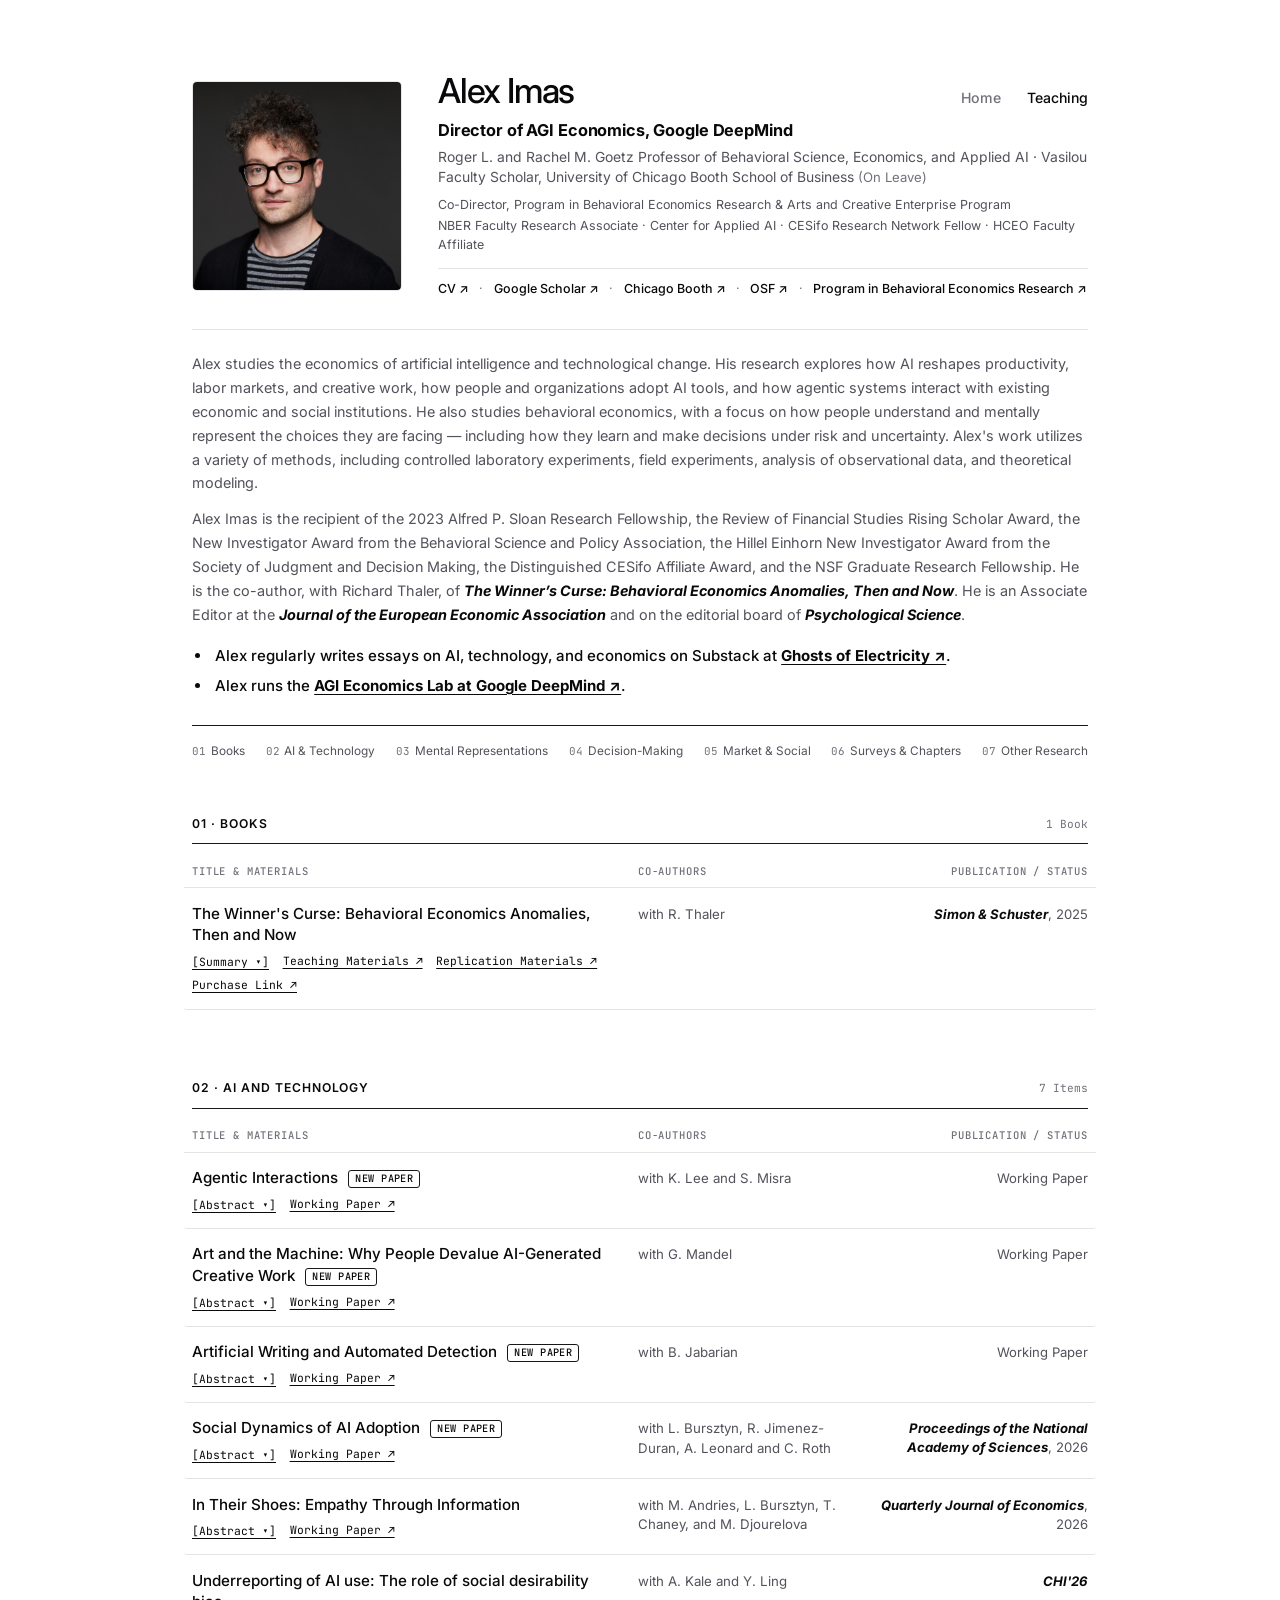
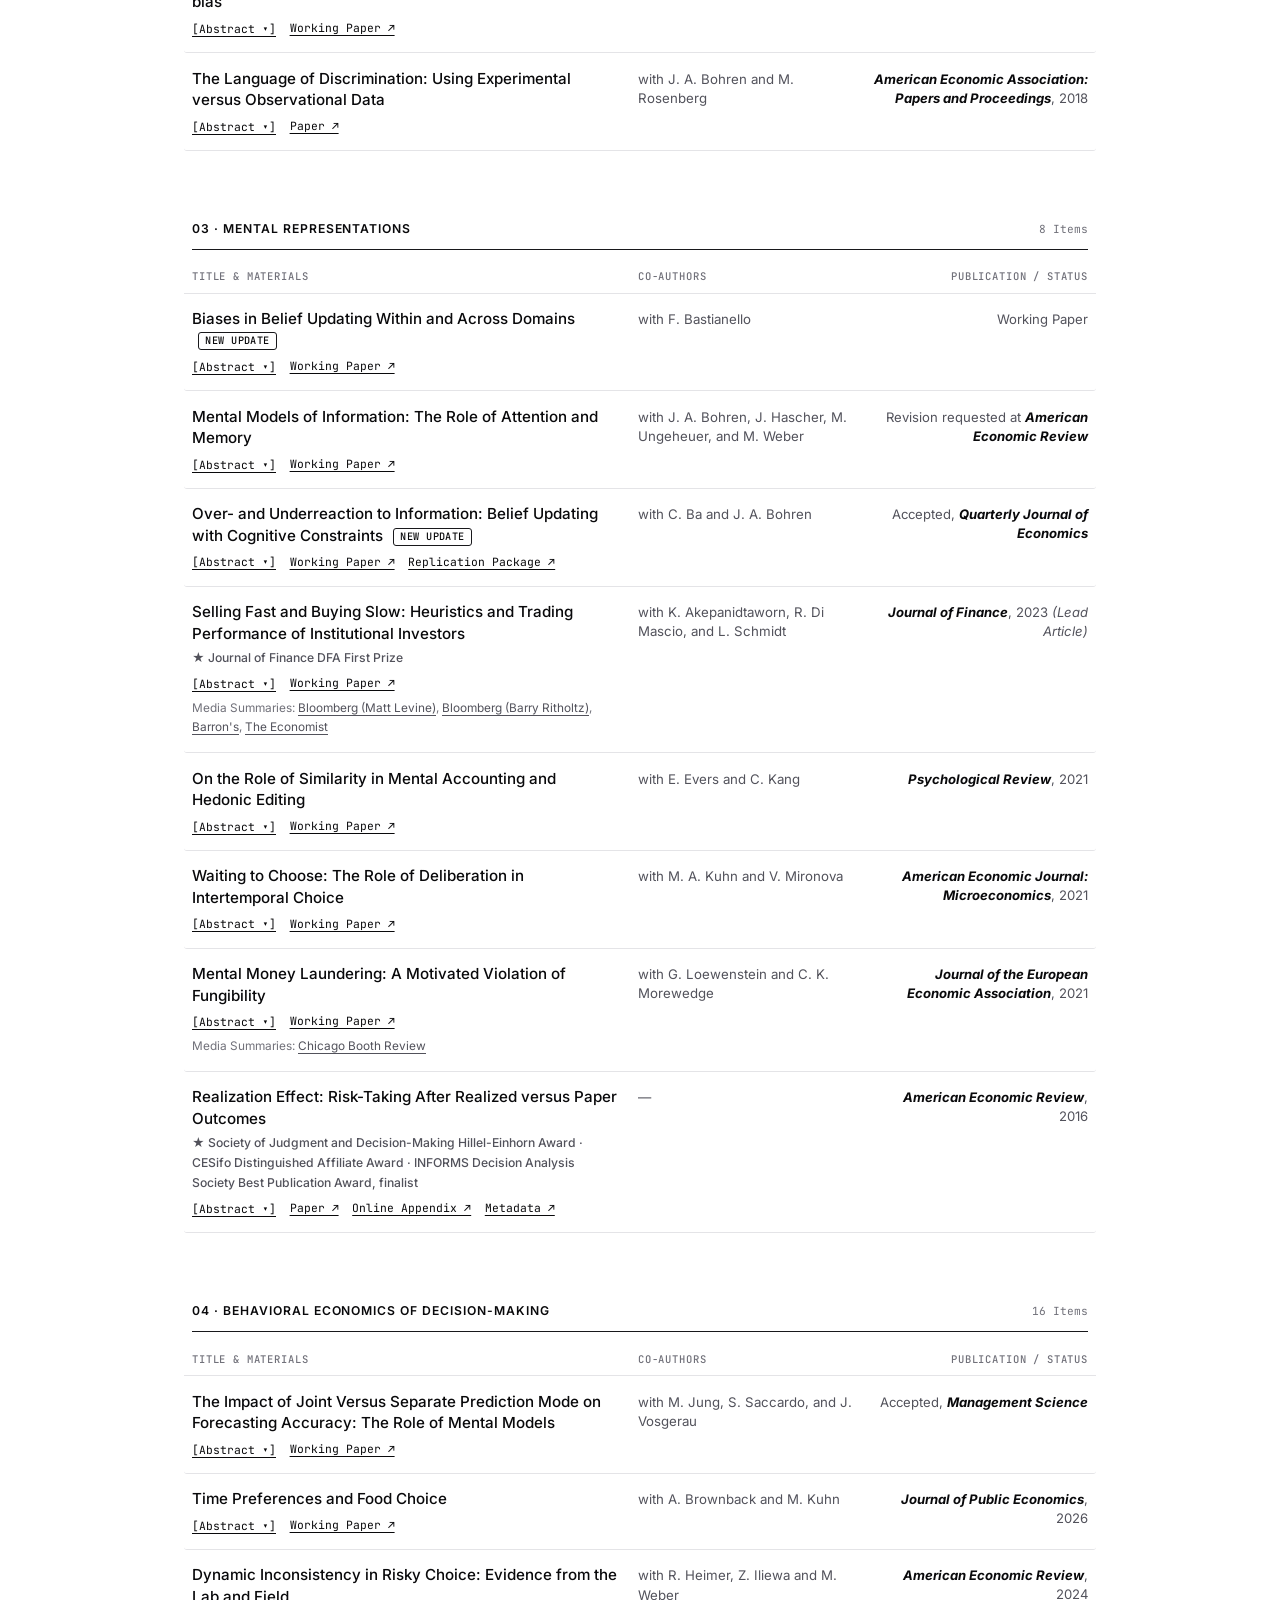
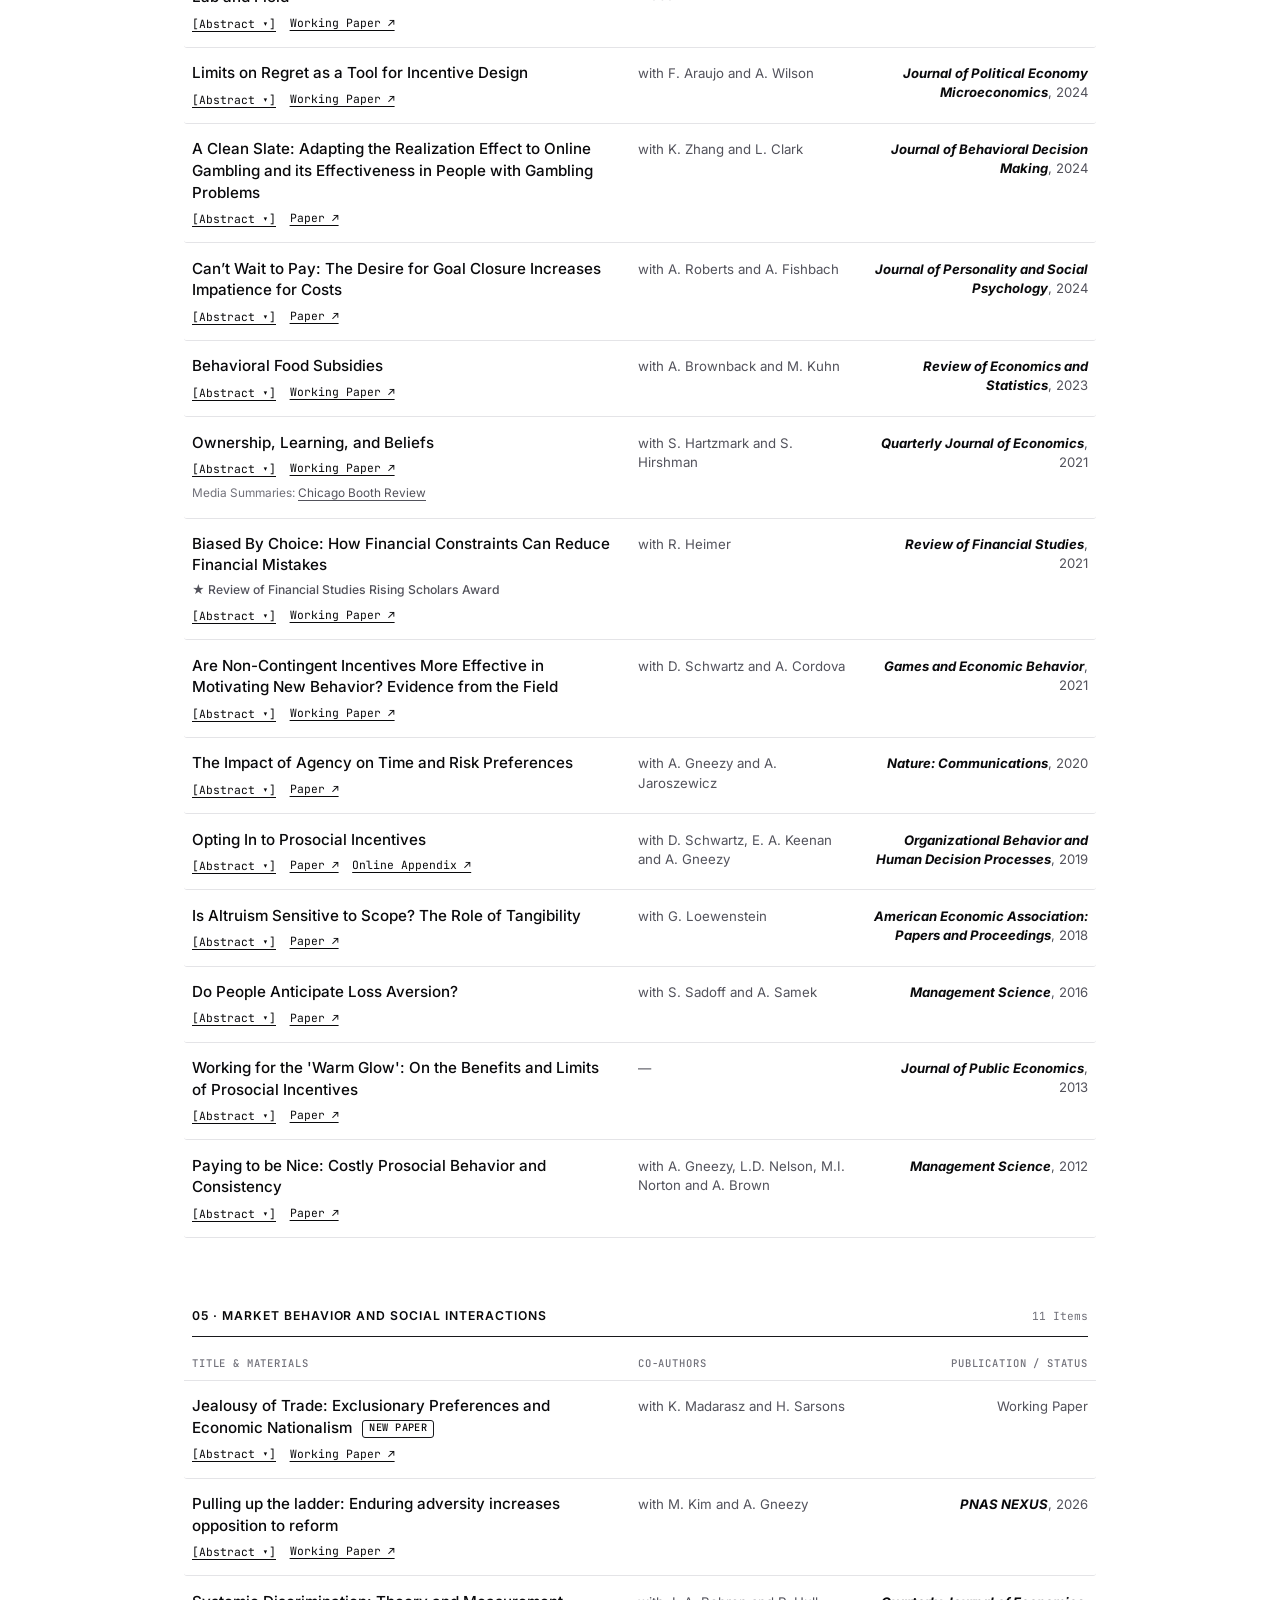
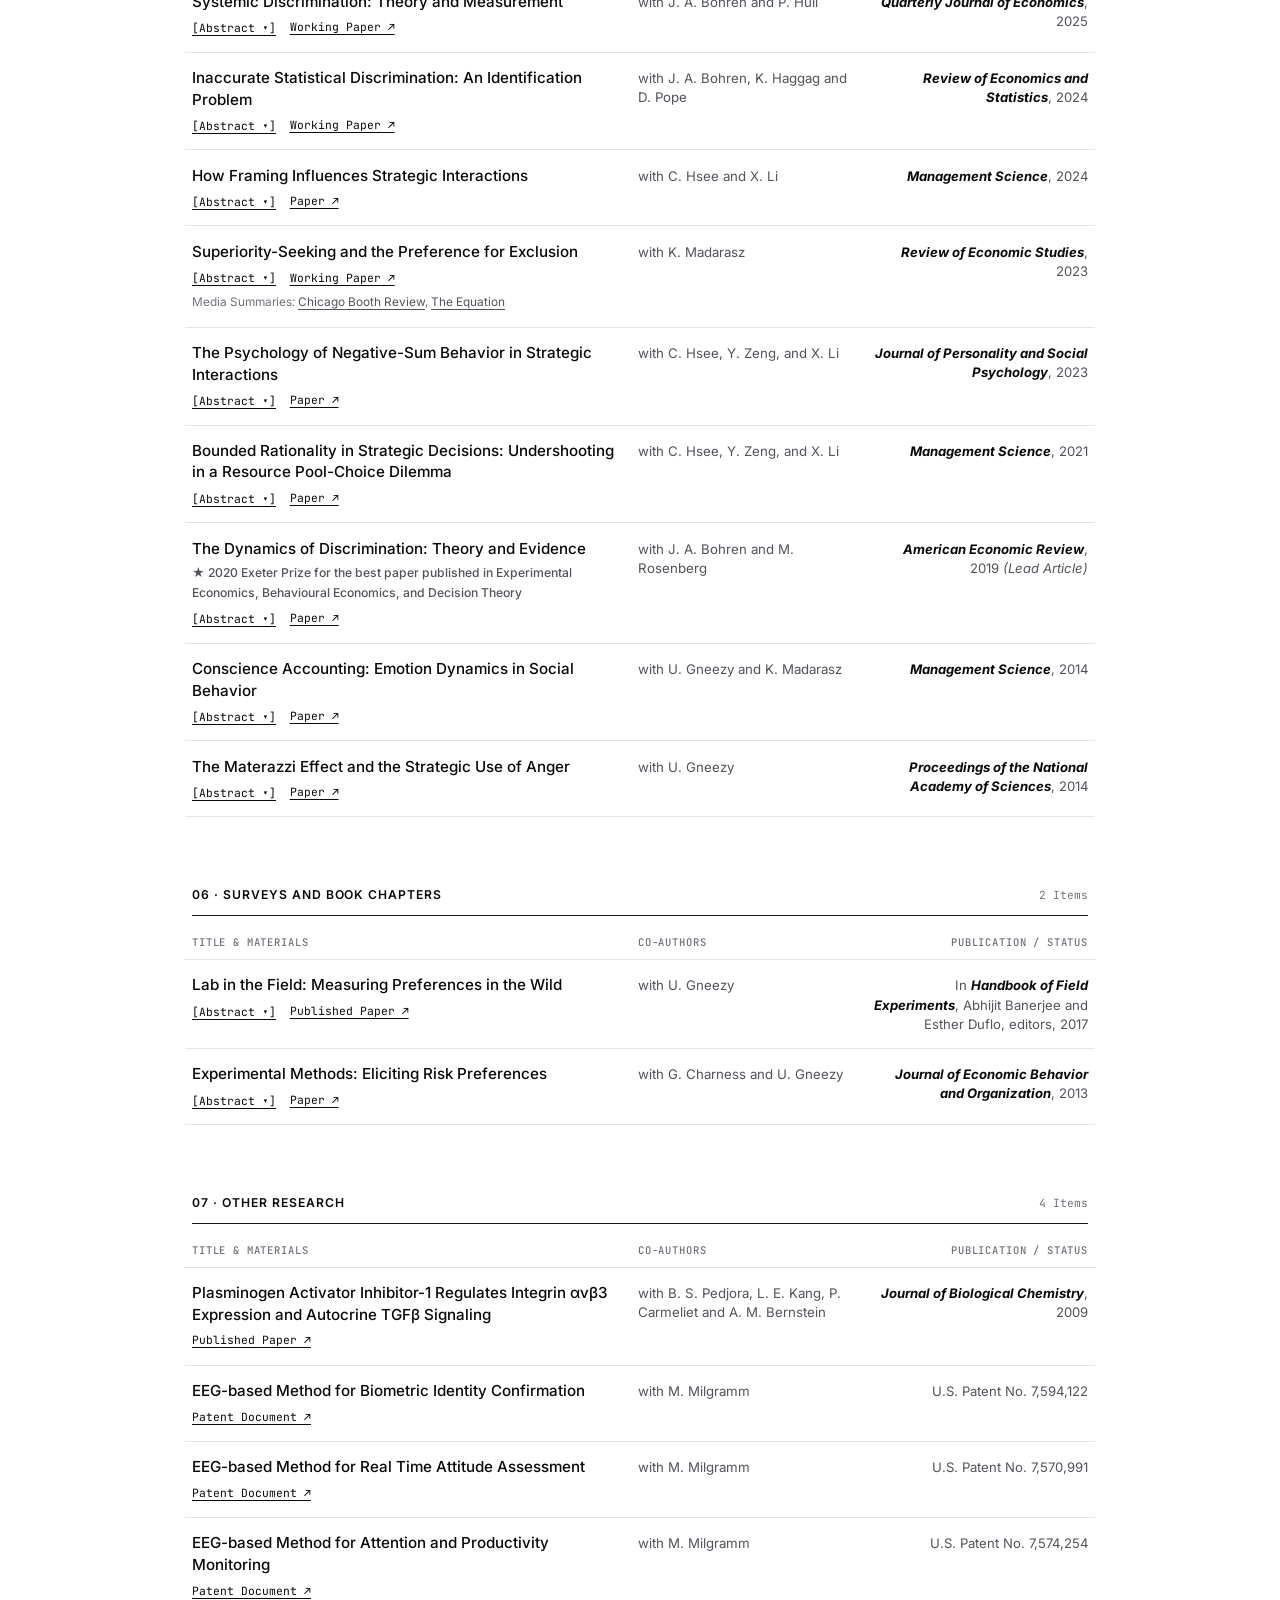
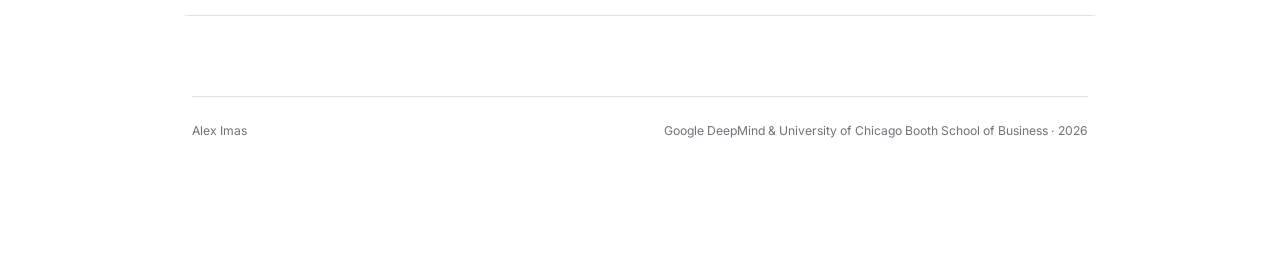
==== index.html @ 578e4a16 "Remove Substack trackers, update journal publication statuses, and sort sections (Working Papers -> " ====
<!DOCTYPE html>
<html lang="en" data-design="index">
<head>
  <meta charset="UTF-8" />
  <meta name="viewport" content="width=device-width, initial-scale=1.0" />
  <title>Alex Imas</title>
  <meta name="description" content="Alex Imas — Director of AGI Economics at Google DeepMind and Roger L. and Rachel M. Goetz Professor of Behavioral Science, Economics, and Applied AI at the University of Chicago Booth School of Business." />
  <link rel="stylesheet" href="static/css/styles.css?v=1790454230" />
</head>
<body>

  <div class="page-shell">
    <!-- Top Header / Profile & Bio -->
    <header class="site-intro" id="site-intro"></header>

    <!-- Main Content Column -->
    <main>
      <!-- Dynamic Sections (01 Books through 08 Teaching) -->
      <div id="sections-container"></div>

      <footer class="minimal-footer">
        <span>Alex Imas</span>
        <span>Google DeepMind &amp; University of Chicago Booth School of Business · 2026</span>
      </footer>
    </main>
  </div>

  <script src="static/js/data.js?v=1790454230"></script>
  <script src="static/js/app.js?v=1790454230"></script>
</body>
</html>
---- static/css/styles.css ----
@import url('https://fonts.googleapis.com/css2?family=Instrument+Serif:ital@0;1&family=Inter:wght@300;400;500;600&family=JetBrains+Mono:wght@400;500&family=Newsreader:ital,opsz,wght@0,6..72,300;0,6..72,400;0,6..72,500;1,6..72,400&display=swap');

/* ============================================================================
   ALEX IMAS — PERSONAL ACADEMIC WEBSITE (www.aleximas.com)
   SWISS TYPOGRAPHIC INDEX THEME (Matching AGI Economics Lab @GoogleDeepMind)
   ============================================================================ */

:root,
[data-design="index"] {
  --bg: #FFFFFF;
  --bg-hover: #F7F7F8;
  --text: #09090B;
  --text-secondary: #52525B;
  --text-muted: #71717A;
  --accent: #09090B;
  --rule: #E4E4E7;
  --rule-strong: #18181B;
  --font-heading: 'Inter', -apple-system, BlinkMacSystemFont, sans-serif;
  --font-body: 'Inter', -apple-system, BlinkMacSystemFont, sans-serif;
  --font-sans: 'Inter', -apple-system, BlinkMacSystemFont, sans-serif;
  --font-mono: 'JetBrains Mono', monospace;
  --container-width: 960px;
  --body-size: 0.94rem;
}

*, *::before, *::after {
  box-sizing: border-box;
  margin: 0;
  padding: 0;
}

html {
  scroll-behavior: smooth;
  font-size: 16px;
  -webkit-font-smoothing: antialiased;
  -moz-osx-font-smoothing: grayscale;
}

body {
  background-color: var(--bg);
  color: var(--text);
  font-family: var(--font-body);
  font-size: var(--body-size);
  line-height: 1.65;
  padding-bottom: 6rem;
}

a {
  color: inherit;
  text-decoration: none;
}

/* ============================================================================
   LAYOUT CONTAINER
   ============================================================================ */
.page-shell {
  max-width: var(--container-width);
  margin: 0 auto;
  padding: 4.5rem 2rem 2rem;
}

/* ============================================================================
   TOP BAR / HEADER PROFILE
   ============================================================================ */
.site-intro {
  margin-bottom: 3.25rem;
}

.profile-grid {
  display: grid;
  grid-template-columns: 210px 1fr;
  gap: 2.25rem;
  align-items: center;
  margin-bottom: 1.85rem;
}

.profile-portrait {
  width: 210px;
  height: 210px;
  object-fit: cover;
  object-position: center top;
  border-radius: 5px;
  border: 1px solid var(--rule);
  filter: grayscale(10%) contrast(1.02);
  transition: filter 0.2s ease;
}

.profile-portrait:hover {
  filter: grayscale(0%);
}

.profile-meta {
  min-width: 0;
}

.name-contact-row {
  display: flex;
  justify-content: space-between;
  align-items: baseline;
  flex-wrap: wrap;
  gap: 0.75rem;
  margin-bottom: 0.55rem;
}

.author-title {
  font-family: var(--font-heading);
  font-size: clamp(1.75rem, 3vw, 2.15rem);
  font-weight: 500;
  letter-spacing: -0.035em;
  line-height: 1.1;
  font-optical-sizing: auto;
  font-feature-settings: "kern" 1, "liga" 1;
}

.site-top-nav {
  display: flex;
  align-items: center;
  gap: 1.65rem;
  font-family: var(--font-sans);
  font-size: 0.88rem;
}

.site-nav-item {
  color: var(--text);
  font-weight: 500;
  white-space: nowrap;
  transition: color 0.15s ease, opacity 0.15s ease;
}

.site-nav-item:hover {
  text-decoration: underline;
  text-underline-offset: 4px;
}

.site-nav-item.active-page {
  color: var(--text-muted);
  font-weight: 500;
  text-decoration: none;
}

.teaching-page-topbar {
  display: flex;
  justify-content: space-between;
  align-items: baseline;
  flex-wrap: wrap;
  gap: 1rem;
  padding-bottom: 1.25rem;
  border-bottom: 1px solid var(--rule);
}

.teaching-page-topbar .author-title a:hover {
  opacity: 0.75;
}

.positions-list {
  display: flex;
  flex-direction: column;
  gap: 0.22rem;
  margin-bottom: 0.55rem;
}

.position-item {
  font-size: 0.87rem;
  font-weight: 400;
  color: var(--text-secondary);
  line-height: 1.45;
}

.position-item.prominent-role {
  font-size: 1.02rem;
  font-weight: 700;
  color: var(--text);
  letter-spacing: -0.008em;
  margin-bottom: 0.08rem;
}

.position-item.prominent-role strong {
  font-weight: 700;
  color: var(--text);
}

.position-item a:hover {
  text-decoration: underline;
  text-underline-offset: 3px;
}

.leave-tag {
  font-weight: 400;
  color: var(--text-muted);
  font-size: 0.82rem;
}

.affiliations-block {
  display: flex;
  flex-direction: column;
  gap: 0.16rem;
  margin-bottom: 0.85rem;
}

.affil-row {
  font-size: 0.78rem;
  color: var(--text-secondary);
  line-height: 1.48;
}

.affil-row a:hover {
  color: var(--text);
  text-decoration: underline;
  text-underline-offset: 3px;
}

.header-links-bar {
  display: flex;
  flex-wrap: wrap;
  align-items: center;
  justify-content: flex-start;
  gap: 0.3rem 0.65rem;
  padding-top: 0.65rem;
  border-top: 1px solid var(--rule);
  font-family: var(--font-sans);
  font-size: 0.78rem;
  color: var(--text-secondary);
}

.header-link {
  color: var(--text);
  font-weight: 500;
  white-space: nowrap;
  transition: opacity 0.15s ease;
}

.header-link:hover {
  text-decoration: underline;
  text-underline-offset: 3px;
}

.link-sep {
  color: var(--text-muted);
}

/* ============================================================================
   BIOGRAPHY BLOCK
   ============================================================================ */
.bio-block {
  padding-top: 1.35rem;
  border-top: 1px solid var(--rule);
}

.bio-prose {
  width: 100%;
}

.bio-prose p {
  font-size: 0.9rem;
  color: var(--text-secondary);
  line-height: 1.66;
  margin-bottom: 0.75rem;
}

.bio-prose p:last-child {
  margin-bottom: 0;
}

.bio-prose em {
  color: var(--text);
  font-style: italic;
}

.bio-prose a {
  color: var(--text);
  text-decoration: underline;
  text-underline-offset: 3px;
  text-decoration-color: var(--rule-strong);
}

.bio-prose a:hover {
  text-decoration-color: var(--text);
}

.featured-bullets {
  margin: 1.05rem 0 0 0;
  padding-left: 1.25rem;
  display: flex;
  flex-direction: column;
  gap: 0.42rem;
  list-style-type: disc;
}

.featured-bullets li {
  font-size: 0.94rem;
  font-weight: 500;
  color: var(--text);
  line-height: 1.55;
  padding-left: 0.2rem;
}

.featured-bullets li::marker {
  color: var(--text);
}

.featured-bullets a {
  color: var(--text);
  font-weight: 600;
  text-decoration: underline;
  text-underline-offset: 3px;
  text-decoration-color: var(--text);
  transition: opacity 0.15s ease;
}

.featured-bullets a:hover {
  opacity: 0.72;
}

/* ============================================================================
   MINIMAL NAVIGATION BAR
   ============================================================================ */
.minimal-nav {
  margin-top: 1.75rem;
  padding-top: 1rem;
  border-top: 1px solid var(--rule-strong);
  display: flex;
  flex-wrap: wrap;
  justify-content: space-between;
  gap: 0.4rem 0.55rem;
  font-family: var(--font-sans);
  font-size: 0.74rem;
  color: var(--text-secondary);
}

.minimal-nav a {
  transition: color 0.15s ease;
}

.minimal-nav a:hover {
  color: var(--text);
  text-decoration: underline;
  text-underline-offset: 4px;
}

.nav-num {
  font-family: var(--font-mono);
  font-size: 0.68rem;
  color: var(--text-muted);
  margin-right: 0.3rem;
}

/* ============================================================================
   CATEGORY FILTER & SEARCH BAR
   ============================================================================ */
.controls-bar {
  display: flex;
  align-items: center;
  justify-content: space-between;
  flex-wrap: wrap;
  gap: 0.85rem;
  margin-bottom: 2.75rem;
  padding-bottom: 1rem;
  border-bottom: 1px solid var(--rule);
}

.topic-filter-bar {
  display: flex;
  align-items: center;
  flex-wrap: wrap;
  gap: 0.38rem;
}

.topic-filter-label {
  font-family: var(--font-mono);
  font-size: 0.68rem;
  text-transform: uppercase;
  letter-spacing: 0.06em;
  color: var(--text-muted);
  margin-right: 0.3rem;
}

.topic-tag {
  display: inline-block;
  font-family: var(--font-sans);
  font-size: 0.72rem;
  font-weight: 500;
  color: var(--text-secondary);
  background: transparent;
  border: 1px solid var(--rule-strong);
  padding: 0.18rem 0.55rem;
  border-radius: 999px;
  white-space: nowrap;
  cursor: pointer;
  transition: all 0.15s ease;
}

.topic-tag:hover {
  color: var(--text);
  border-color: var(--text);
}

.topic-tag.active-topic {
  background: var(--text);
  color: var(--bg);
  border-color: var(--text);
}

.utility-actions {
  display: flex;
  align-items: center;
  gap: 0.65rem;
}

.search-input {
  font-family: var(--font-sans);
  font-size: 0.76rem;
  color: var(--text);
  background: var(--bg);
  border: 1px solid var(--rule);
  border-radius: 999px;
  padding: 0.24rem 0.75rem;
  width: 190px;
  outline: none;
  transition: border-color 0.15s ease;
}

.search-input:focus {
  border-color: var(--rule-strong);
}

.expand-all-btn {
  background: transparent;
  border: 1px solid var(--rule);
  color: var(--text-secondary);
  font-family: var(--font-mono);
  font-size: 0.68rem;
  padding: 0.24rem 0.6rem;
  border-radius: 999px;
  cursor: pointer;
  transition: all 0.15s ease;
}

.expand-all-btn:hover {
  color: var(--text);
  border-color: var(--rule-strong);
}

/* ============================================================================
   SECTIONS & SWISS TABULAR GRID
   ============================================================================ */
.minimal-section {
  margin-bottom: 4.25rem;
}

.section-head {
  display: flex;
  justify-content: space-between;
  align-items: baseline;
  padding-bottom: 0.6rem;
  border-bottom: 1px solid var(--rule-strong);
  margin-bottom: 1.15rem;
}

.section-label {
  font-family: var(--font-sans);
  font-size: 0.76rem;
  font-weight: 600;
  text-transform: uppercase;
  letter-spacing: 0.08em;
  color: var(--text);
}

.section-meta {
  font-family: var(--font-mono);
  font-size: 0.7rem;
  color: var(--text-muted);
}

.writing-table-head {
  display: grid;
  gap: 1.25rem;
  padding: 0 0.5rem 0.45rem;
  margin: 0 -0.5rem;
  border-bottom: 1px solid var(--rule);
  font-family: var(--font-mono);
  font-size: 0.66rem;
  font-weight: 500;
  text-transform: uppercase;
  letter-spacing: 0.08em;
  color: var(--text-muted);
}

.research-grid {
  grid-template-columns: minmax(0, 52%) minmax(0, 24%) minmax(0, 24%);
}

.teaching-grid {
  grid-template-columns: minmax(0, 52%) minmax(0, 24%) minmax(0, 24%);
}

.writing-table-head > div:last-child {
  text-align: right;
}

.writing-list {
  display: flex;
  flex-direction: column;
}

.writing-row {
  padding: 0.9rem 0.5rem;
  margin: 0 -0.5rem;
  border-bottom: 1px solid var(--rule);
  border-radius: 3px;
  transition: background-color 0.15s ease;
}

.writing-row:hover {
  background-color: var(--bg-hover);
}

.writing-main {
  display: grid;
  gap: 1.25rem;
  align-items: baseline;
}

.writing-main.has-abstract {
  cursor: pointer;
}

.writing-title-col {
  min-width: 0;
}

.writing-title {
  font-family: var(--font-heading);
  font-size: 0.95rem;
  font-weight: 500;
  color: var(--text);
  line-height: 1.42;
}

.writing-row:hover .writing-main.has-abstract .writing-title {
  text-decoration: underline;
  text-underline-offset: 3px;
  text-decoration-thickness: 1px;
}

.item-badge {
  display: inline-block;
  font-family: var(--font-mono);
  font-size: 0.64rem;
  font-weight: 500;
  text-transform: uppercase;
  letter-spacing: 0.04em;
  color: var(--text);
  border: 1px solid var(--rule-strong);
  padding: 0.04rem 0.38rem;
  border-radius: 3px;
  margin-left: 0.4rem;
  vertical-align: middle;
}

.award-line {
  margin-top: 0.25rem;
  font-family: var(--font-sans);
  font-size: 0.76rem;
  font-weight: 500;
  color: var(--text-secondary);
}

.inline-links-bar {
  margin-top: 0.38rem;
  display: flex;
  flex-wrap: wrap;
  align-items: center;
  gap: 0.35rem 0.85rem;
  font-family: var(--font-mono);
  font-size: 0.71rem;
}

.inline-link,
.abstract-toggle-btn {
  background: none;
  border: none;
  padding: 0;
  font-family: var(--font-mono);
  font-size: 0.71rem;
  color: var(--text);
  text-decoration: underline;
  text-underline-offset: 3px;
  cursor: pointer;
}

.inline-link:hover,
.abstract-toggle-btn:hover {
  opacity: 0.7;
}

.media-links-group {
  color: var(--text-muted);
  font-family: var(--font-sans);
  font-size: 0.74rem;
}

.media-links-group a {
  color: var(--text-secondary);
  text-decoration: underline;
  text-underline-offset: 3px;
}

.media-links-group a:hover {
  color: var(--text);
}

.writing-authors {
  font-family: var(--font-sans);
  font-size: 0.83rem;
  color: var(--text-secondary);
  line-height: 1.45;
}

.writing-venue {
  font-family: var(--font-sans);
  font-size: 0.82rem;
  color: var(--text-secondary);
  line-height: 1.45;
  text-align: right;
}

.writing-venue strong {
  font-weight: 700;
  color: var(--text);
}

.writing-venue em {
  font-style: italic;
}

.writing-venue strong em,
.writing-venue em strong {
  font-weight: 700;
  font-style: italic;
  color: var(--text);
}

/* Quiet Literary Margin-Rule Drawer for Abstract & Summary */
.writing-drawer {
  display: none;
  margin: 0.8rem 0 0.2rem 0.15rem;
  padding: 0.15rem 0 0.15rem 1rem;
  border-left: 1.5px solid var(--rule-strong);
  font-size: 0.89rem;
  color: var(--text-secondary);
  max-width: 72ch;
  line-height: 1.66;
}

.writing-drawer p + p {
  margin-top: 0.65rem;
}

.writing-row.expanded .writing-drawer {
  display: block;
}

/* Teaching Subheaders */
.teaching-subhead {
  font-family: var(--font-mono);
  font-size: 0.7rem;
  font-weight: 500;
  text-transform: uppercase;
  letter-spacing: 0.07em;
  color: var(--text-muted);
  margin: 1.25rem 0 0.35rem;
}

.teaching-subhead:first-of-type {
  margin-top: 0.25rem;
}

.teaching-note {
  margin-top: 1.25rem;
  font-size: 0.84rem;
  color: var(--text-secondary);
}

.teaching-note a {
  color: var(--text);
  text-decoration: underline;
  text-underline-offset: 3px;
}

/* ============================================================================
   MICRO-EDIT MODE
   ============================================================================ */
.ref-code {
  display: none;
  font-family: var(--font-mono);
  font-size: 0.66rem;
  font-weight: 500;
  color: #B45309;
  background: #FEF3C7;
  padding: 0.06rem 0.32rem;
  border-radius: 3px;
  margin-right: 0.4rem;
  vertical-align: baseline;
  user-select: all;
}

body.edit-mode .ref-code {
  display: inline-block;
}

body.edit-mode [data-editable="true"] {
  outline: 1px dashed rgba(180, 83, 9, 0.45);
  outline-offset: 2px;
  border-radius: 2px;
  cursor: text;
}

body.edit-mode [data-editable="true"]:focus {
  outline: 1.5px solid #B45309;
  background: rgba(254, 243, 199, 0.25);
}

.edit-mode-banner {
  display: none;
  position: fixed;
  bottom: 1.25rem;
  left: 50%;
  transform: translateX(-50%);
  z-index: 200;
  background: #18181B;
  color: #FAFAFA;
  font-family: var(--font-sans);
  font-size: 0.78rem;
  padding: 0.55rem 1rem;
  border-radius: 999px;
  align-items: center;
  gap: 1rem;
  box-shadow: 0 8px 24px rgba(0, 0, 0, 0.18);
}

body.edit-mode .edit-mode-banner {
  display: inline-flex;
}

.edit-mode-banner button {
  background: #FAFAFA;
  color: #18181B;
  border: none;
  font-family: var(--font-mono);
  font-size: 0.72rem;
  font-weight: 500;
  padding: 0.28rem 0.7rem;
  border-radius: 999px;
  cursor: pointer;
}

/* ============================================================================
   FOOTER
   ============================================================================ */
.minimal-footer {
  margin-top: 5rem;
  padding-top: 1.5rem;
  border-top: 1px solid var(--rule);
  display: flex;
  justify-content: space-between;
  flex-wrap: wrap;
  gap: 1rem;
  font-family: var(--font-sans);
  font-size: 0.76rem;
  color: var(--text-muted);
}

/* ============================================================================
   RESPONSIVE
   ============================================================================ */
@media (max-width: 820px) {
  .page-shell {
    padding: 2.25rem 1.25rem 2rem;
  }
  .profile-grid {
    grid-template-columns: 1fr;
    gap: 1.25rem;
  }
  .bio-block {
    grid-template-columns: 1fr;
    gap: 1.25rem;
  }
  .quick-notes {
    border-left: none;
    border-top: 1px solid var(--rule);
    padding-left: 0;
    padding-top: 1rem;
  }
  .writing-table-head {
    display: none;
  }
  .research-grid,
  .teaching-grid {
    grid-template-columns: 1fr;
    gap: 0.25rem;
  }
  .writing-venue {
    text-align: left;
  }
}
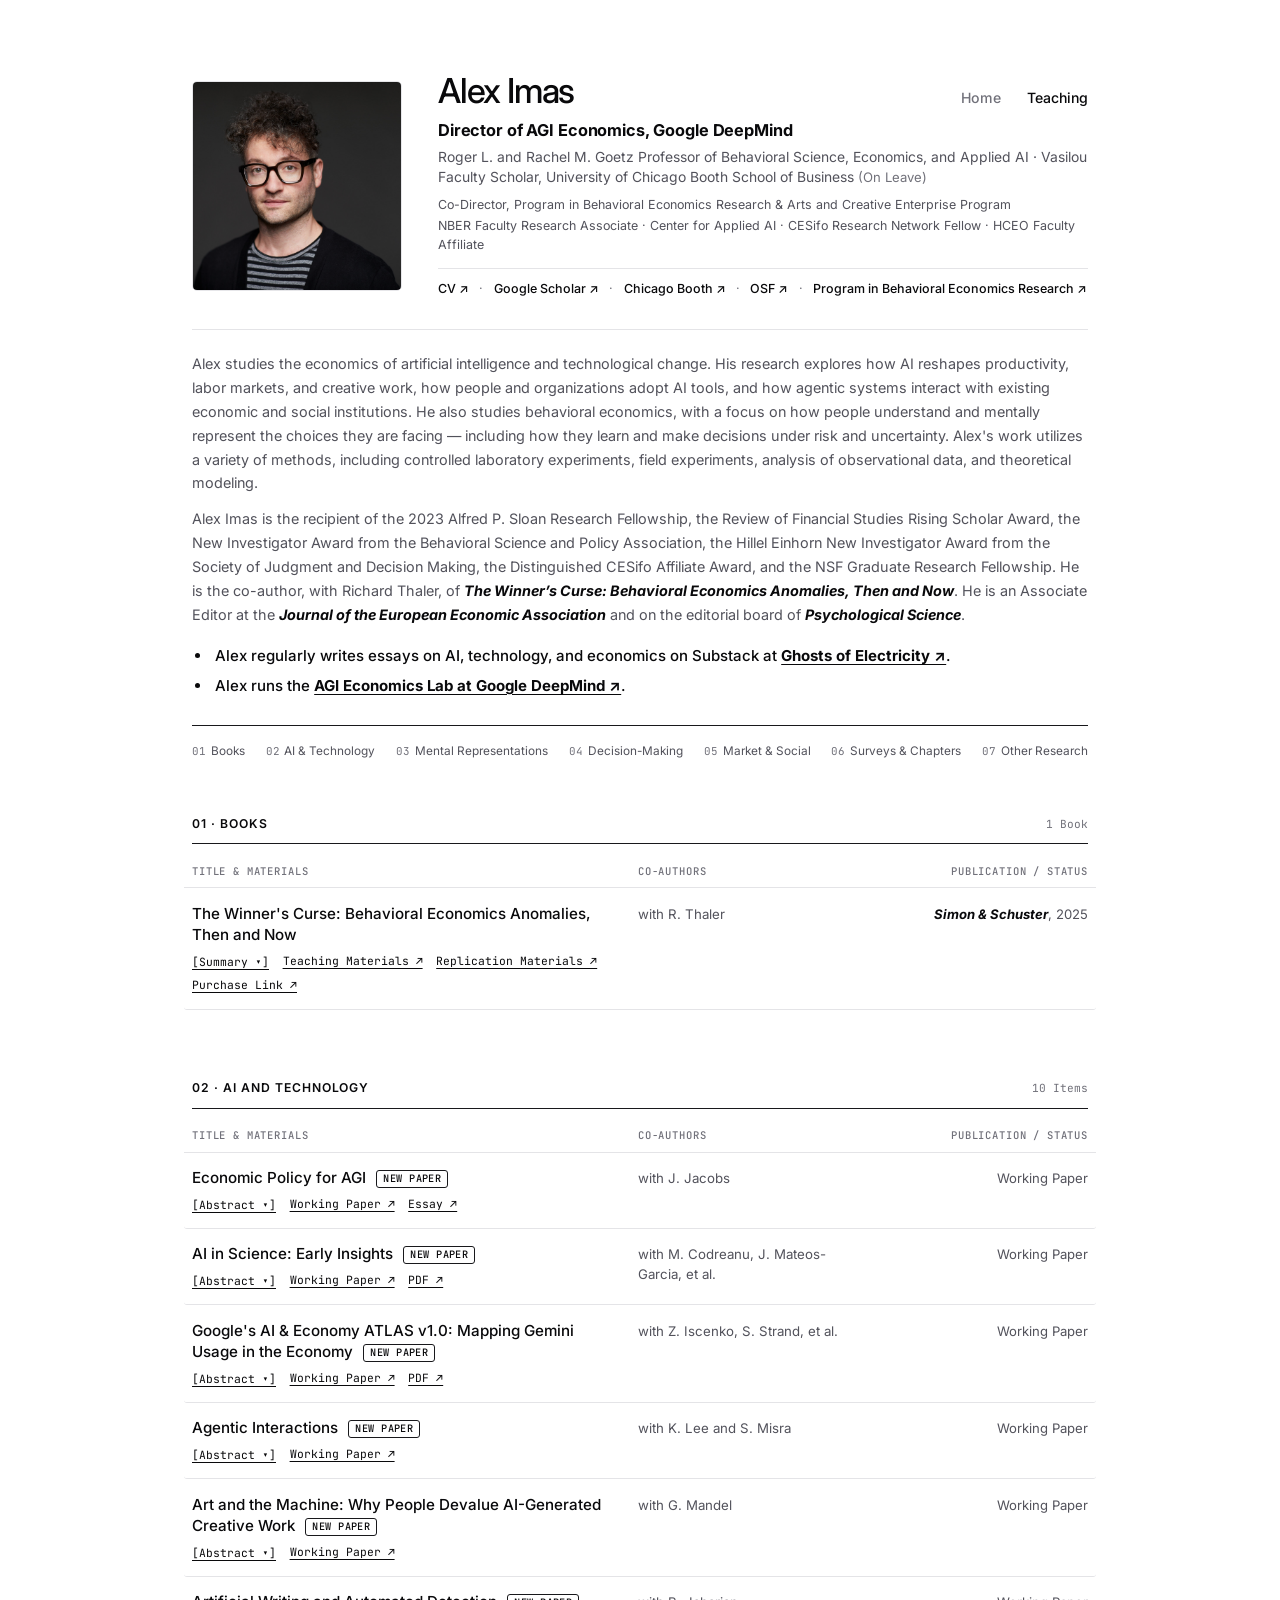
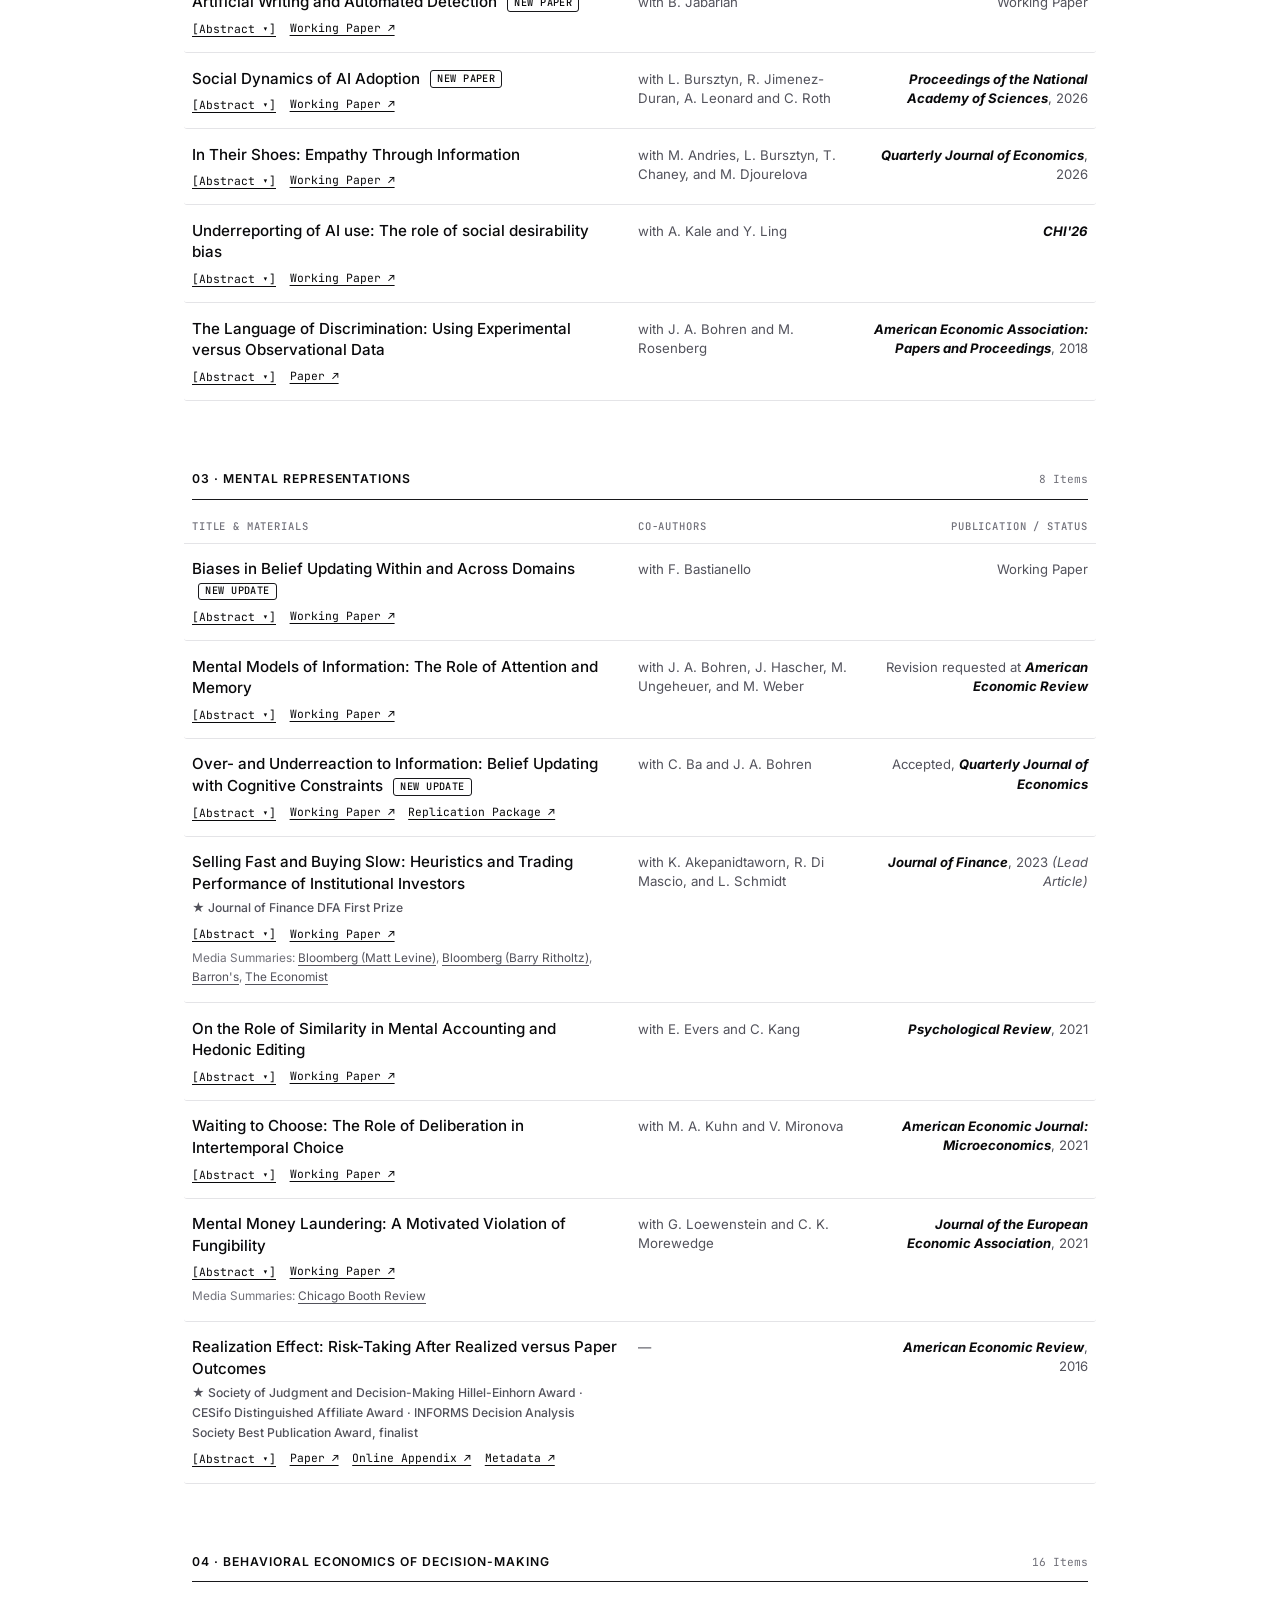
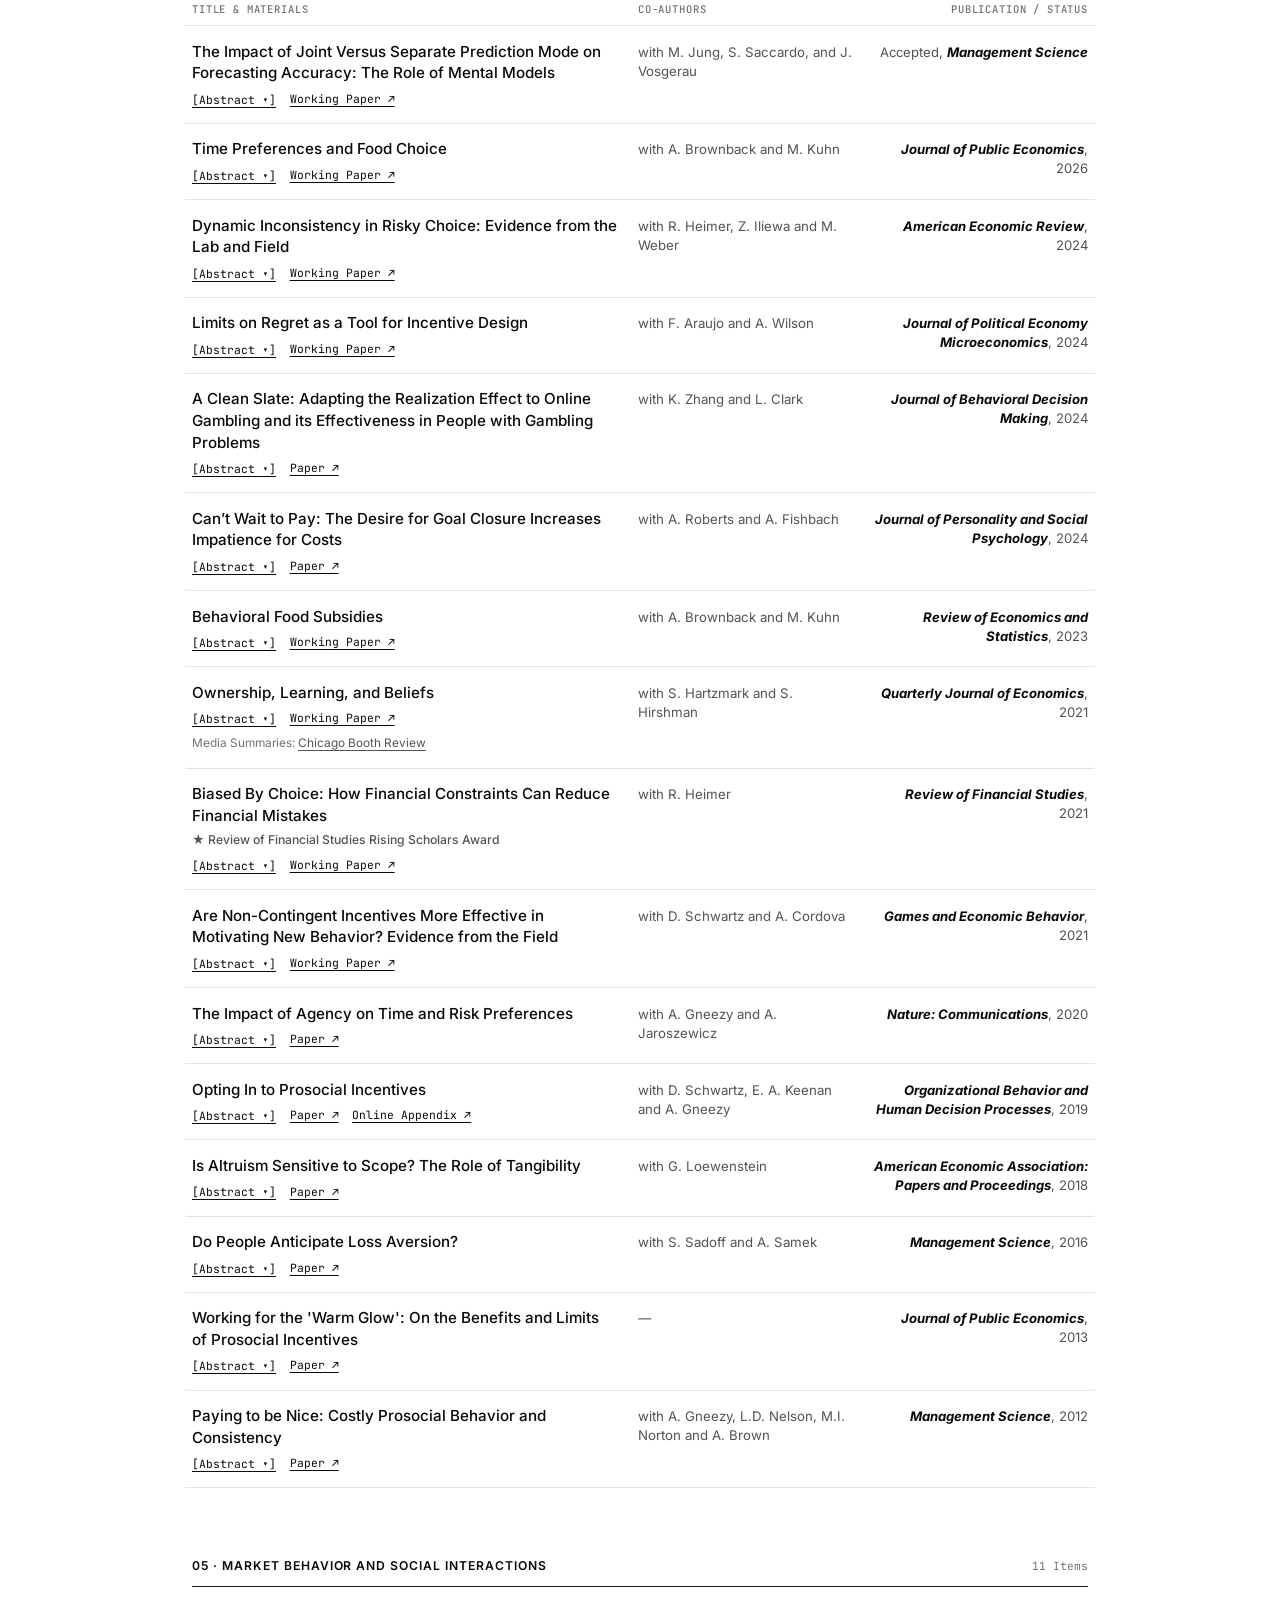
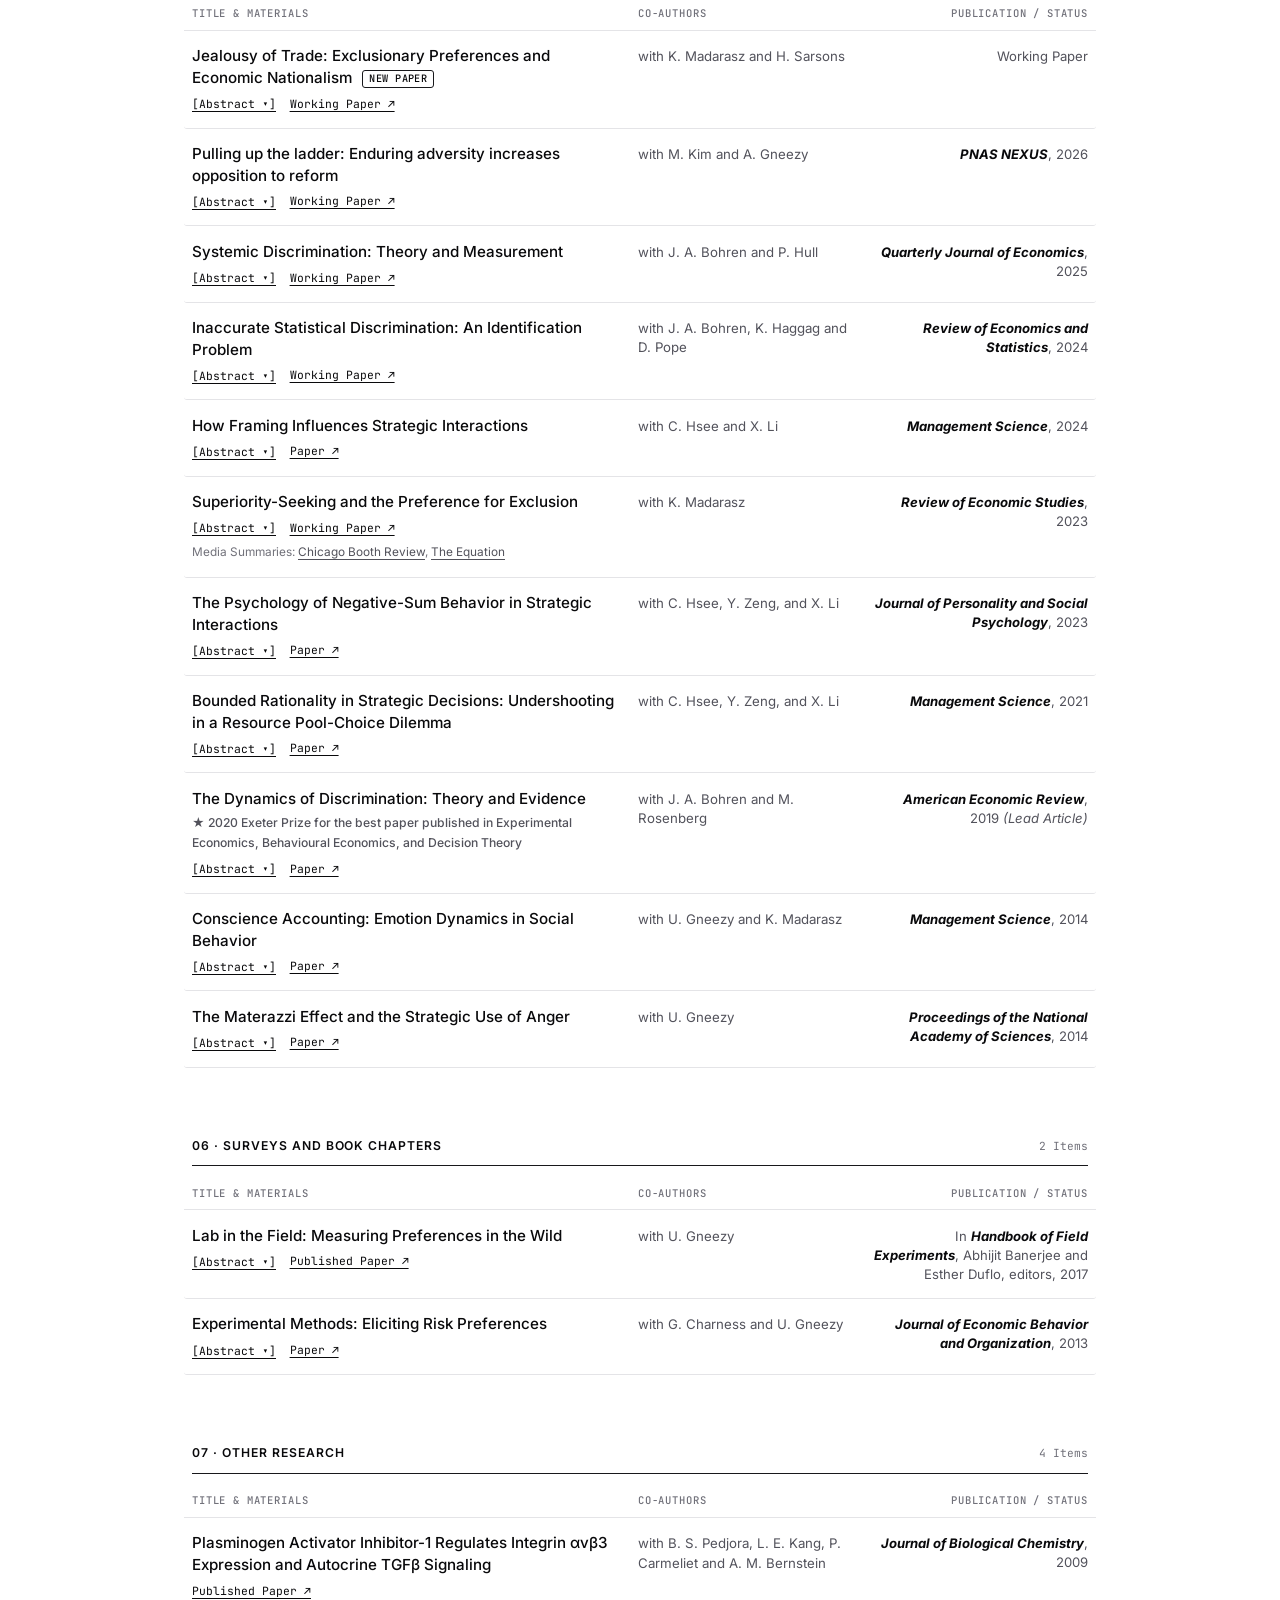
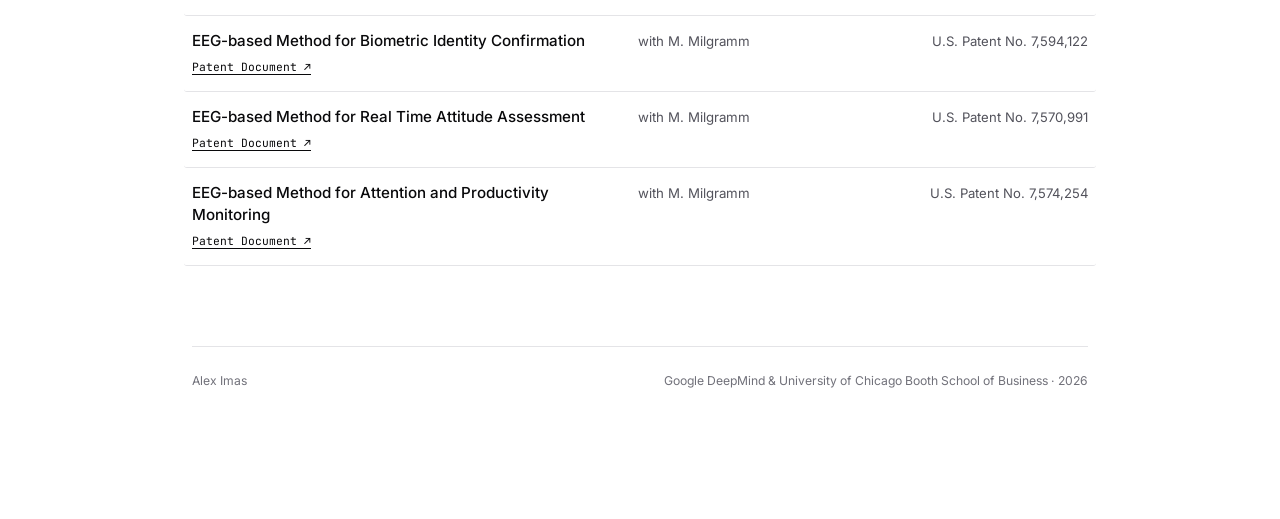
==== commit 00b17bb1: "Update Alex Imas personal website" ====
--- a/index.html
+++ b/index.html
@@ -5,7 +5,7 @@
   <meta name="viewport" content="width=device-width, initial-scale=1.0" />
   <title>Alex Imas</title>
   <meta name="description" content="Alex Imas — Director of AGI Economics at Google DeepMind and Roger L. and Rachel M. Goetz Professor of Behavioral Science, Economics, and Applied AI at the University of Chicago Booth School of Business." />
-  <link rel="stylesheet" href="static/css/styles.css?v=1790454230" />
+  <link rel="stylesheet" href="static/css/styles.css?v=1790455585" />
 </head>
 <body>
 
@@ -25,7 +25,7 @@
     </main>
   </div>
 
-  <script src="static/js/data.js?v=1790454230"></script>
-  <script src="static/js/app.js?v=1790454230"></script>
+  <script src="static/js/data.js?v=1790455585"></script>
+  <script src="static/js/app.js?v=1790455585"></script>
 </body>
 </html>
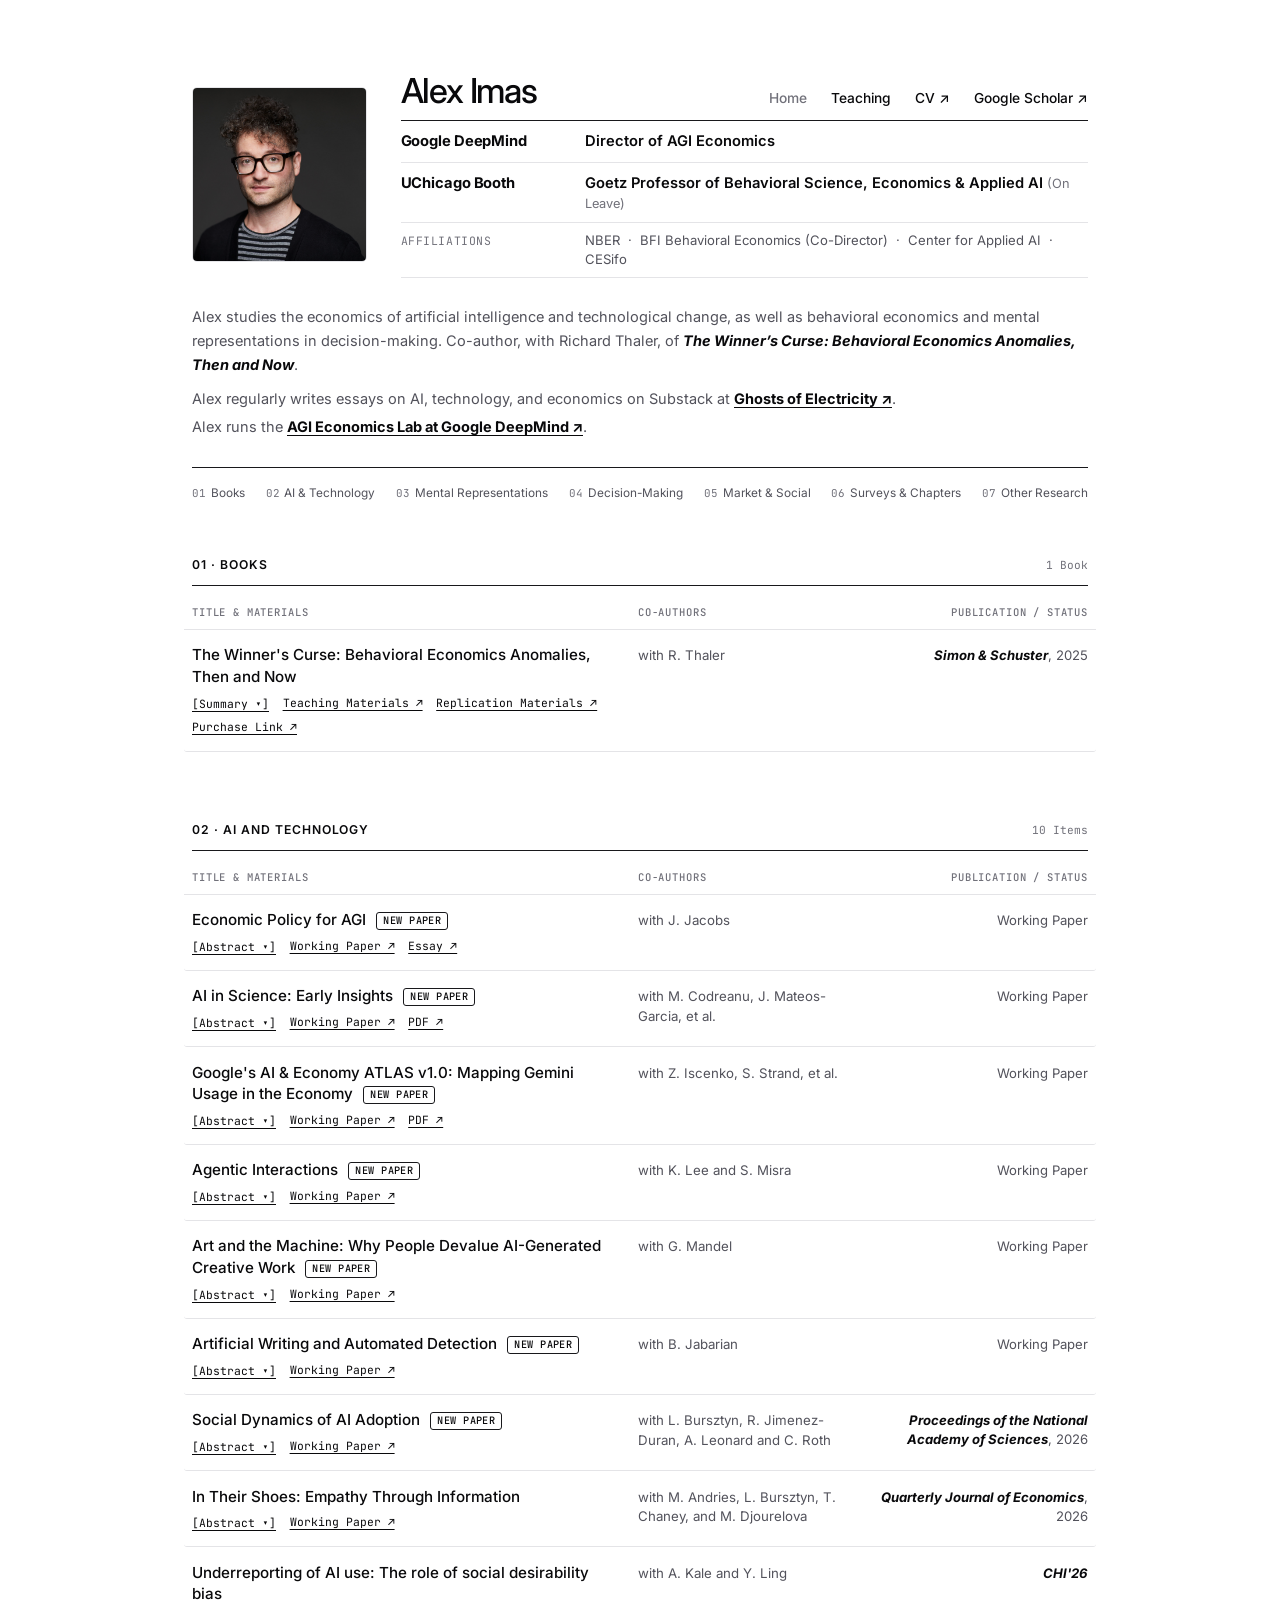
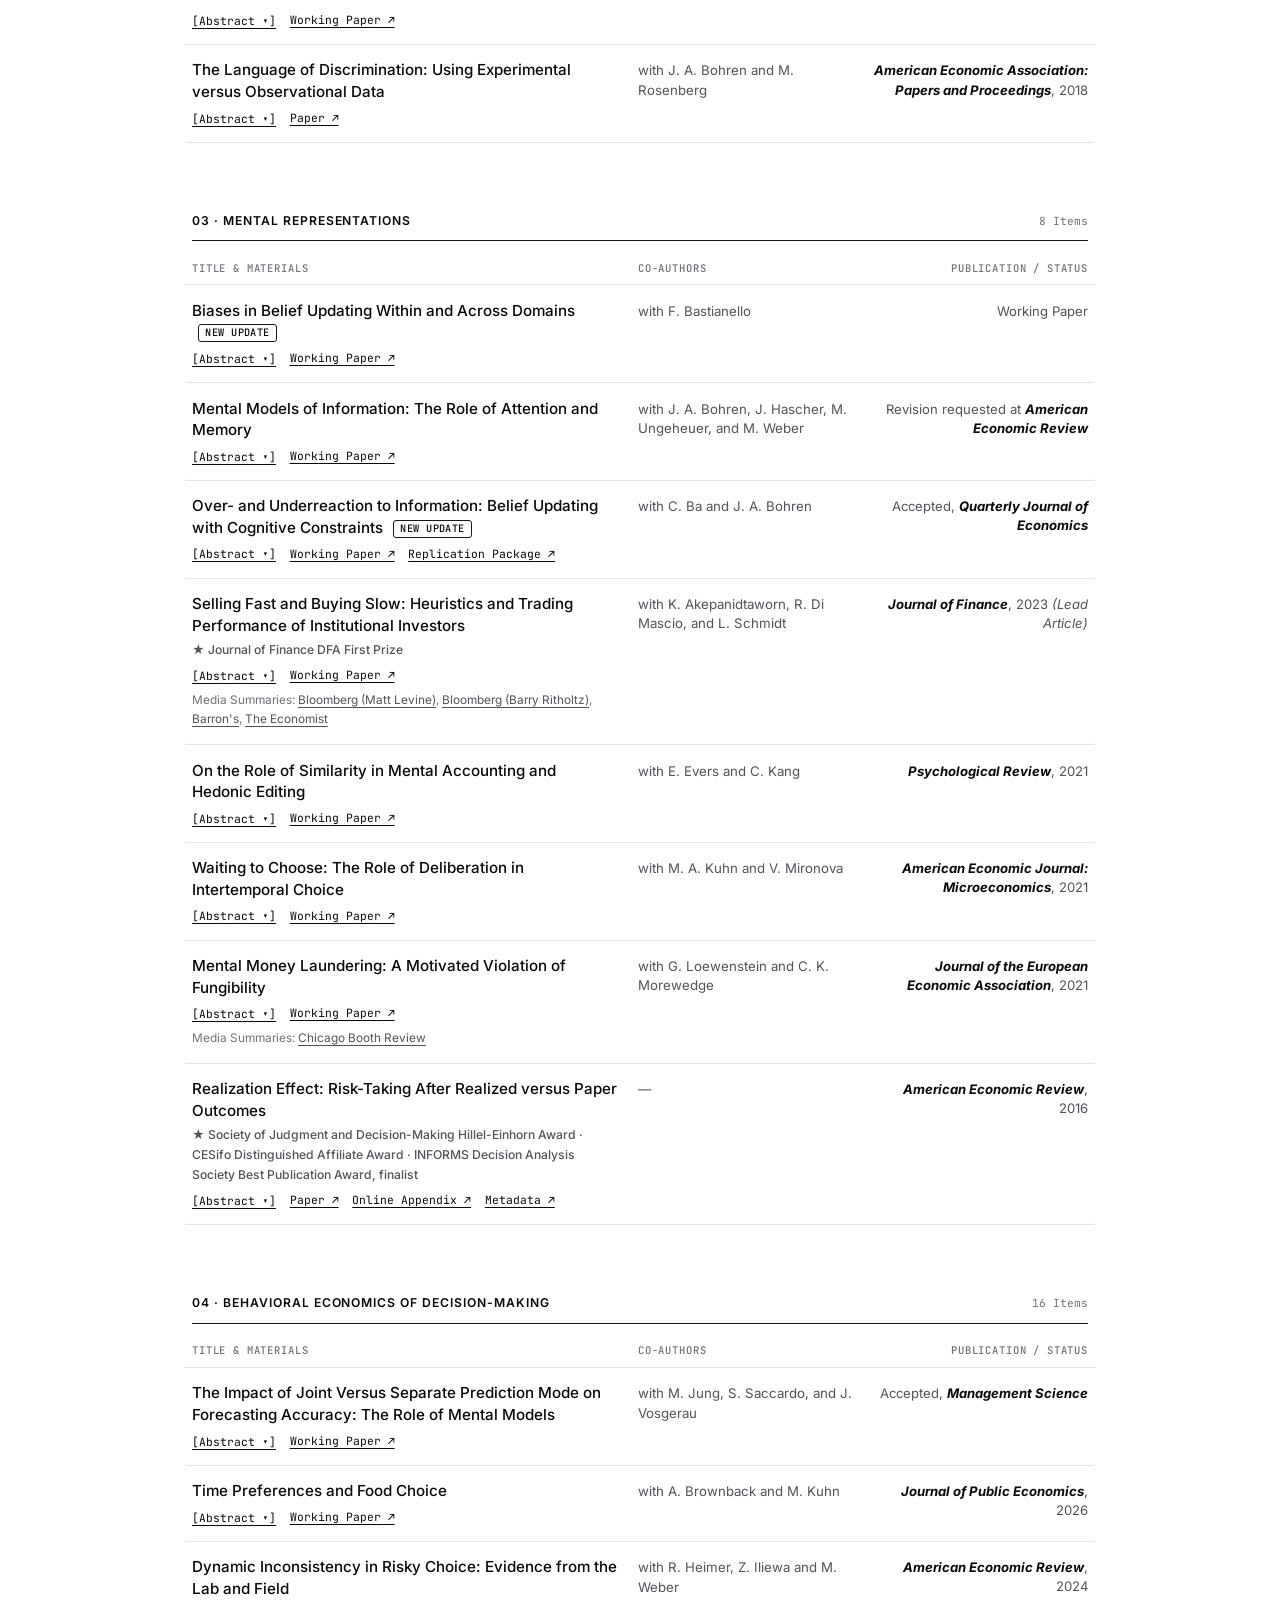
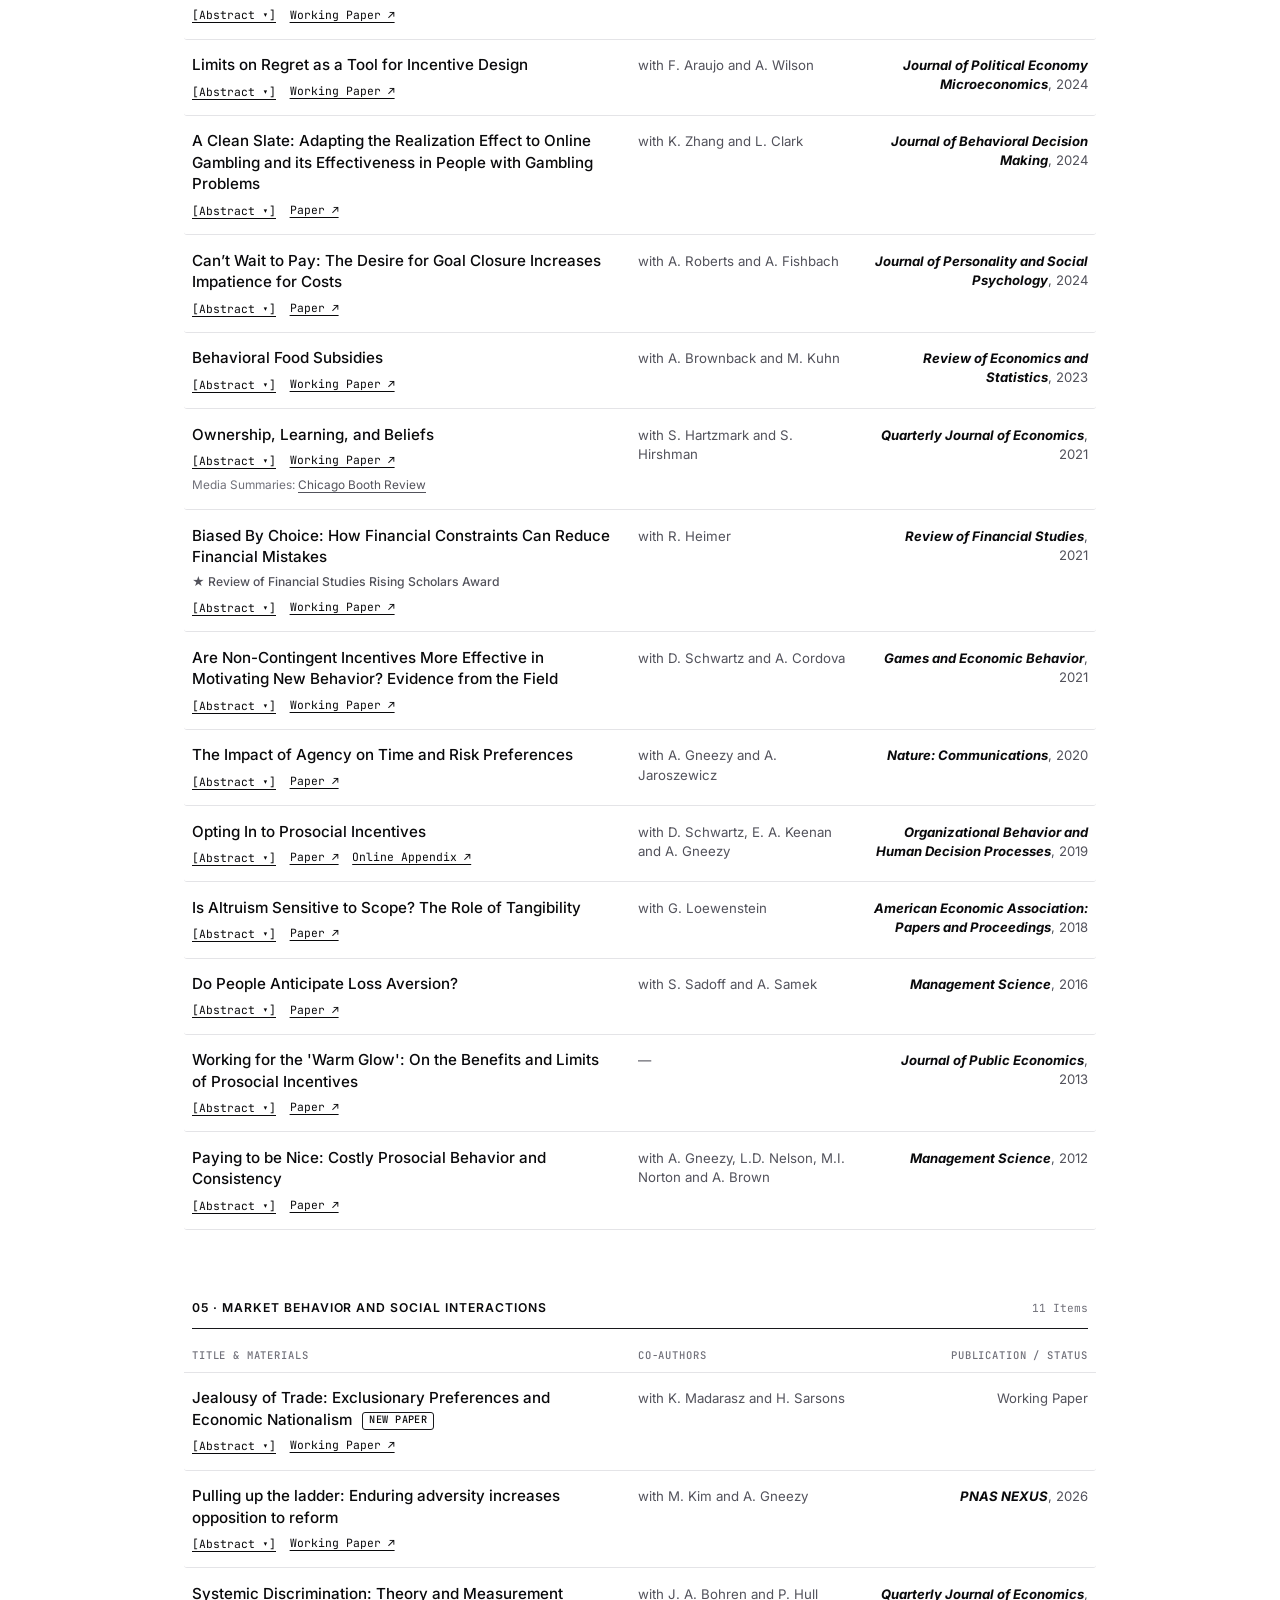
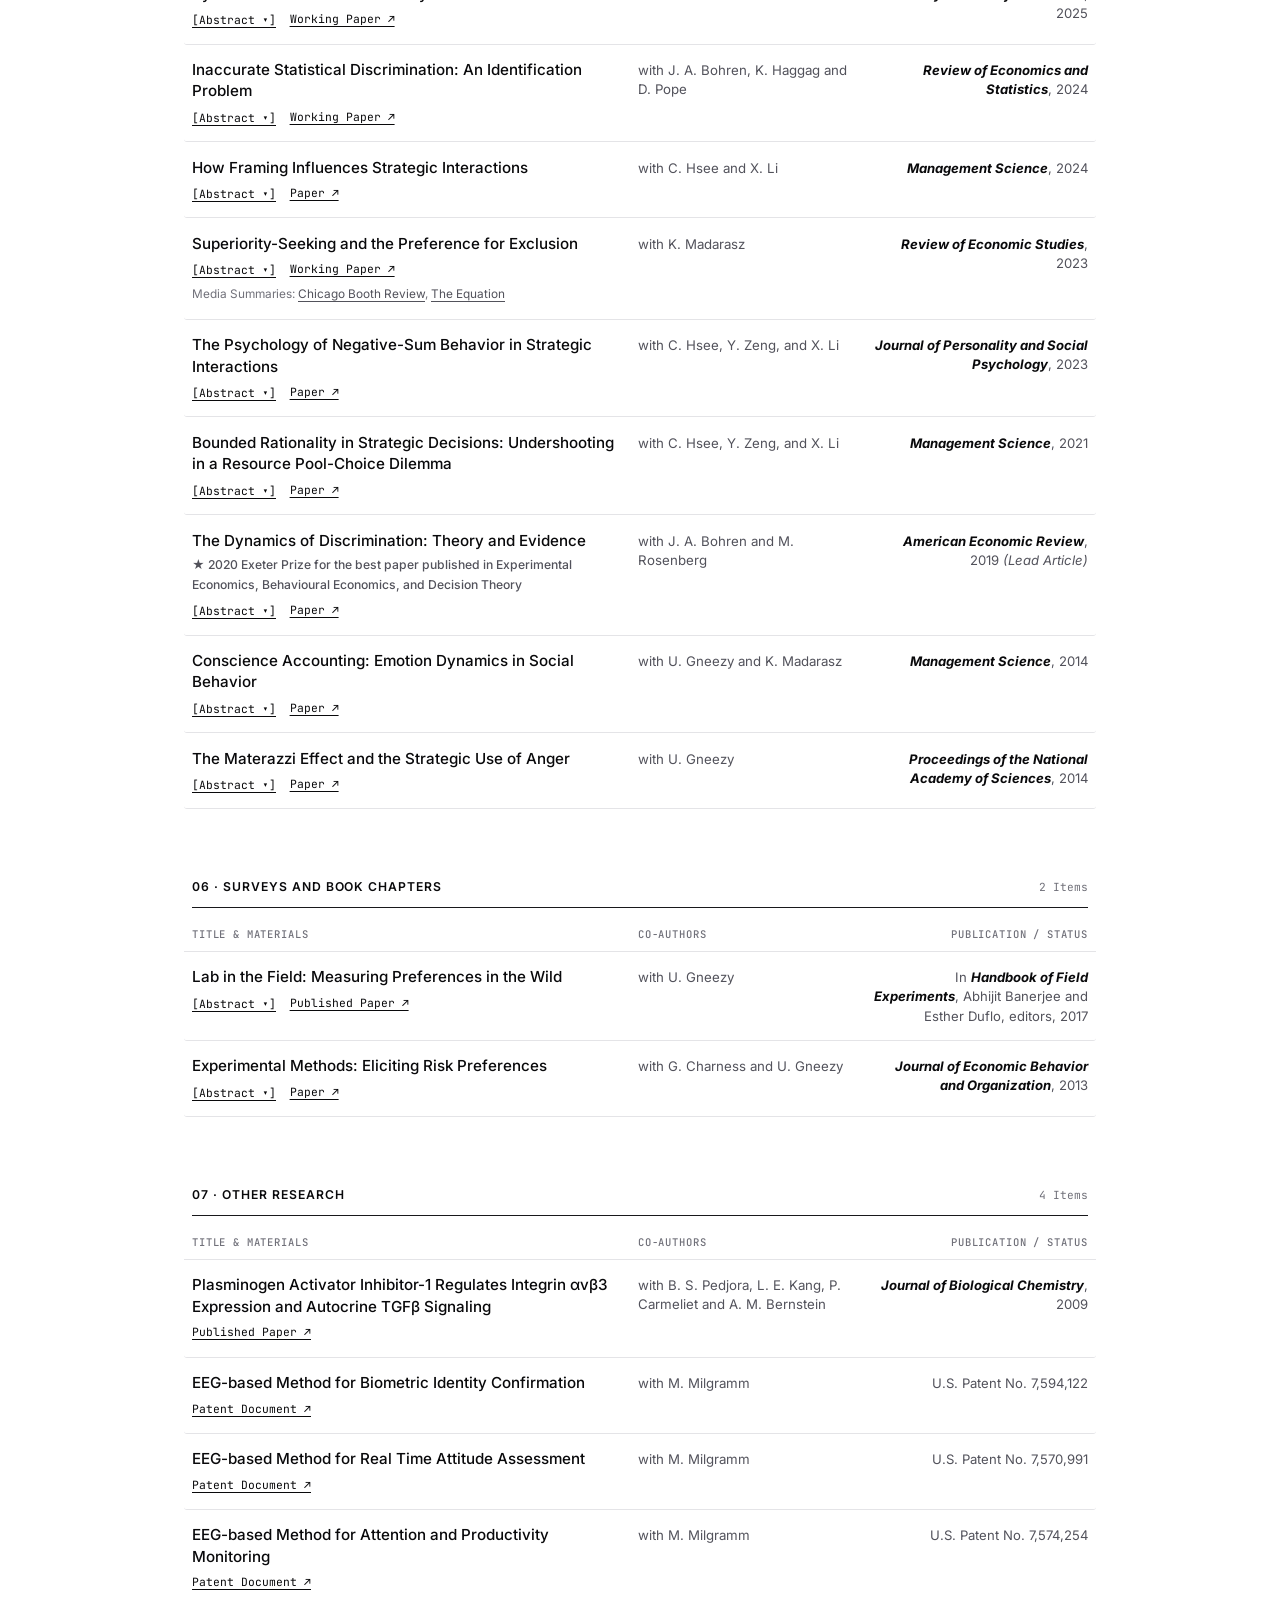
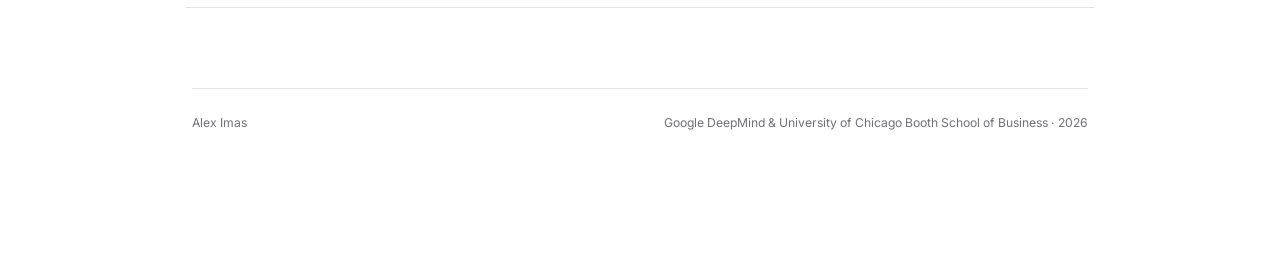
==== commit eb9af512: "Update Alex Imas personal website" ====
--- a/index.html
+++ b/index.html
@@ -5,7 +5,7 @@
   <meta name="viewport" content="width=device-width, initial-scale=1.0" />
   <title>Alex Imas</title>
   <meta name="description" content="Alex Imas — Director of AGI Economics at Google DeepMind and Roger L. and Rachel M. Goetz Professor of Behavioral Science, Economics, and Applied AI at the University of Chicago Booth School of Business." />
-  <link rel="stylesheet" href="static/css/styles.css?v=1790455585" />
+  <link rel="stylesheet" href="static/css/styles.css?v=1790520504" />
 </head>
 <body>
 
@@ -25,7 +25,7 @@
     </main>
   </div>
 
-  <script src="static/js/data.js?v=1790455585"></script>
-  <script src="static/js/app.js?v=1790455585"></script>
+  <script src="static/js/data.js?v=1790520504"></script>
+  <script src="static/js/app.js?v=1790520504"></script>
 </body>
 </html>
--- a/static/css/styles.css
+++ b/static/css/styles.css
@@ -68,15 +68,15 @@
 
 .profile-grid {
   display: grid;
-  grid-template-columns: 210px 1fr;
-  gap: 2.25rem;
+  grid-template-columns: 175px 1fr;
+  gap: 2.1rem;
   align-items: center;
-  margin-bottom: 1.85rem;
+  margin-bottom: 1.55rem;
 }
 
 .profile-portrait {
-  width: 210px;
-  height: 210px;
+  width: 175px;
+  height: 175px;
   object-fit: cover;
   object-position: center top;
   border-radius: 5px;
@@ -99,7 +99,7 @@
   align-items: baseline;
   flex-wrap: wrap;
   gap: 0.75rem;
-  margin-bottom: 0.55rem;
+  margin-bottom: 0.65rem;
 }
 
 .author-title {
@@ -115,9 +115,9 @@
 .site-top-nav {
   display: flex;
   align-items: center;
-  gap: 1.65rem;
-  font-family: var(--font-sans);
-  font-size: 0.88rem;
+  gap: 1.5rem;
+  font-family: var(--font-sans);
+  font-size: 0.86rem;
 }
 
 .site-nav-item {
@@ -152,34 +152,54 @@
   opacity: 0.75;
 }
 
-.positions-list {
-  display: flex;
-  flex-direction: column;
-  gap: 0.22rem;
-  margin-bottom: 0.55rem;
-}
-
-.position-item {
-  font-size: 0.87rem;
-  font-weight: 400;
+.swiss-ledger {
+  border-top: 1px solid var(--rule-strong);
+}
+
+.ledger-row {
+  display: grid;
+  grid-template-columns: 168px 1fr;
+  gap: 1rem;
+  padding: 0.5rem 0;
+  border-bottom: 1px solid var(--rule);
+  align-items: baseline;
+}
+
+.ledger-primary .ledger-inst {
+  font-size: 0.92rem;
+  font-weight: 700;
+  color: var(--text);
+  letter-spacing: -0.008em;
+}
+
+.ledger-primary .ledger-inst a:hover {
+  text-decoration: underline;
+  text-underline-offset: 3px;
+}
+
+.ledger-primary .ledger-role {
+  font-size: 0.92rem;
+  font-weight: 600;
+  color: var(--text);
+  line-height: 1.4;
+}
+
+.ledger-secondary .ledger-inst {
+  font-family: var(--font-mono);
+  font-size: 0.72rem;
+  text-transform: uppercase;
+  letter-spacing: 0.05em;
+  color: var(--text-muted);
+}
+
+.ledger-secondary .ledger-role {
+  font-size: 0.82rem;
   color: var(--text-secondary);
   line-height: 1.45;
 }
 
-.position-item.prominent-role {
-  font-size: 1.02rem;
-  font-weight: 700;
-  color: var(--text);
-  letter-spacing: -0.008em;
-  margin-bottom: 0.08rem;
-}
-
-.position-item.prominent-role strong {
-  font-weight: 700;
-  color: var(--text);
-}
-
-.position-item a:hover {
+.ledger-secondary .ledger-role a:hover {
+  color: var(--text);
   text-decoration: underline;
   text-underline-offset: 3px;
 }
@@ -187,63 +207,14 @@
 .leave-tag {
   font-weight: 400;
   color: var(--text-muted);
-  font-size: 0.82rem;
-}
-
-.affiliations-block {
-  display: flex;
-  flex-direction: column;
-  gap: 0.16rem;
-  margin-bottom: 0.85rem;
-}
-
-.affil-row {
-  font-size: 0.78rem;
-  color: var(--text-secondary);
-  line-height: 1.48;
-}
-
-.affil-row a:hover {
-  color: var(--text);
-  text-decoration: underline;
-  text-underline-offset: 3px;
-}
-
-.header-links-bar {
-  display: flex;
-  flex-wrap: wrap;
-  align-items: center;
-  justify-content: flex-start;
-  gap: 0.3rem 0.65rem;
-  padding-top: 0.65rem;
-  border-top: 1px solid var(--rule);
-  font-family: var(--font-sans);
-  font-size: 0.78rem;
-  color: var(--text-secondary);
-}
-
-.header-link {
-  color: var(--text);
-  font-weight: 500;
-  white-space: nowrap;
-  transition: opacity 0.15s ease;
-}
-
-.header-link:hover {
-  text-decoration: underline;
-  text-underline-offset: 3px;
-}
-
-.link-sep {
-  color: var(--text-muted);
+  font-size: 0.8rem;
 }
 
 /* ============================================================================
    BIOGRAPHY BLOCK
    ============================================================================ */
 .bio-block {
-  padding-top: 1.35rem;
-  border-top: 1px solid var(--rule);
+  padding-top: 0.15rem;
 }
 
 .bio-prose {
@@ -251,10 +222,10 @@
 }
 
 .bio-prose p {
-  font-size: 0.9rem;
-  color: var(--text-secondary);
-  line-height: 1.66;
-  margin-bottom: 0.75rem;
+  font-size: 0.91rem;
+  color: var(--text-secondary);
+  line-height: 1.65;
+  margin-bottom: 0.65rem;
 }
 
 .bio-prose p:last-child {
@@ -277,28 +248,20 @@
   text-decoration-color: var(--text);
 }
 
-.featured-bullets {
-  margin: 1.05rem 0 0 0;
-  padding-left: 1.25rem;
+.featured-lines {
+  margin-top: 0.7rem;
   display: flex;
   flex-direction: column;
-  gap: 0.42rem;
-  list-style-type: disc;
-}
-
-.featured-bullets li {
-  font-size: 0.94rem;
-  font-weight: 500;
-  color: var(--text);
+  gap: 0.35rem;
+}
+
+.featured-line-item {
+  font-size: 0.91rem;
+  color: var(--text-secondary);
   line-height: 1.55;
-  padding-left: 0.2rem;
-}
-
-.featured-bullets li::marker {
-  color: var(--text);
-}
-
-.featured-bullets a {
+}
+
+.featured-line-item a {
   color: var(--text);
   font-weight: 600;
   text-decoration: underline;
@@ -307,7 +270,7 @@
   transition: opacity 0.15s ease;
 }
 
-.featured-bullets a:hover {
+.featured-line-item a:hover {
   opacity: 0.72;
 }
 
@@ -780,6 +743,10 @@
   .profile-grid {
     grid-template-columns: 1fr;
     gap: 1.25rem;
+  }
+  .ledger-row {
+    grid-template-columns: 1fr;
+    gap: 0.15rem;
   }
   .bio-block {
     grid-template-columns: 1fr;
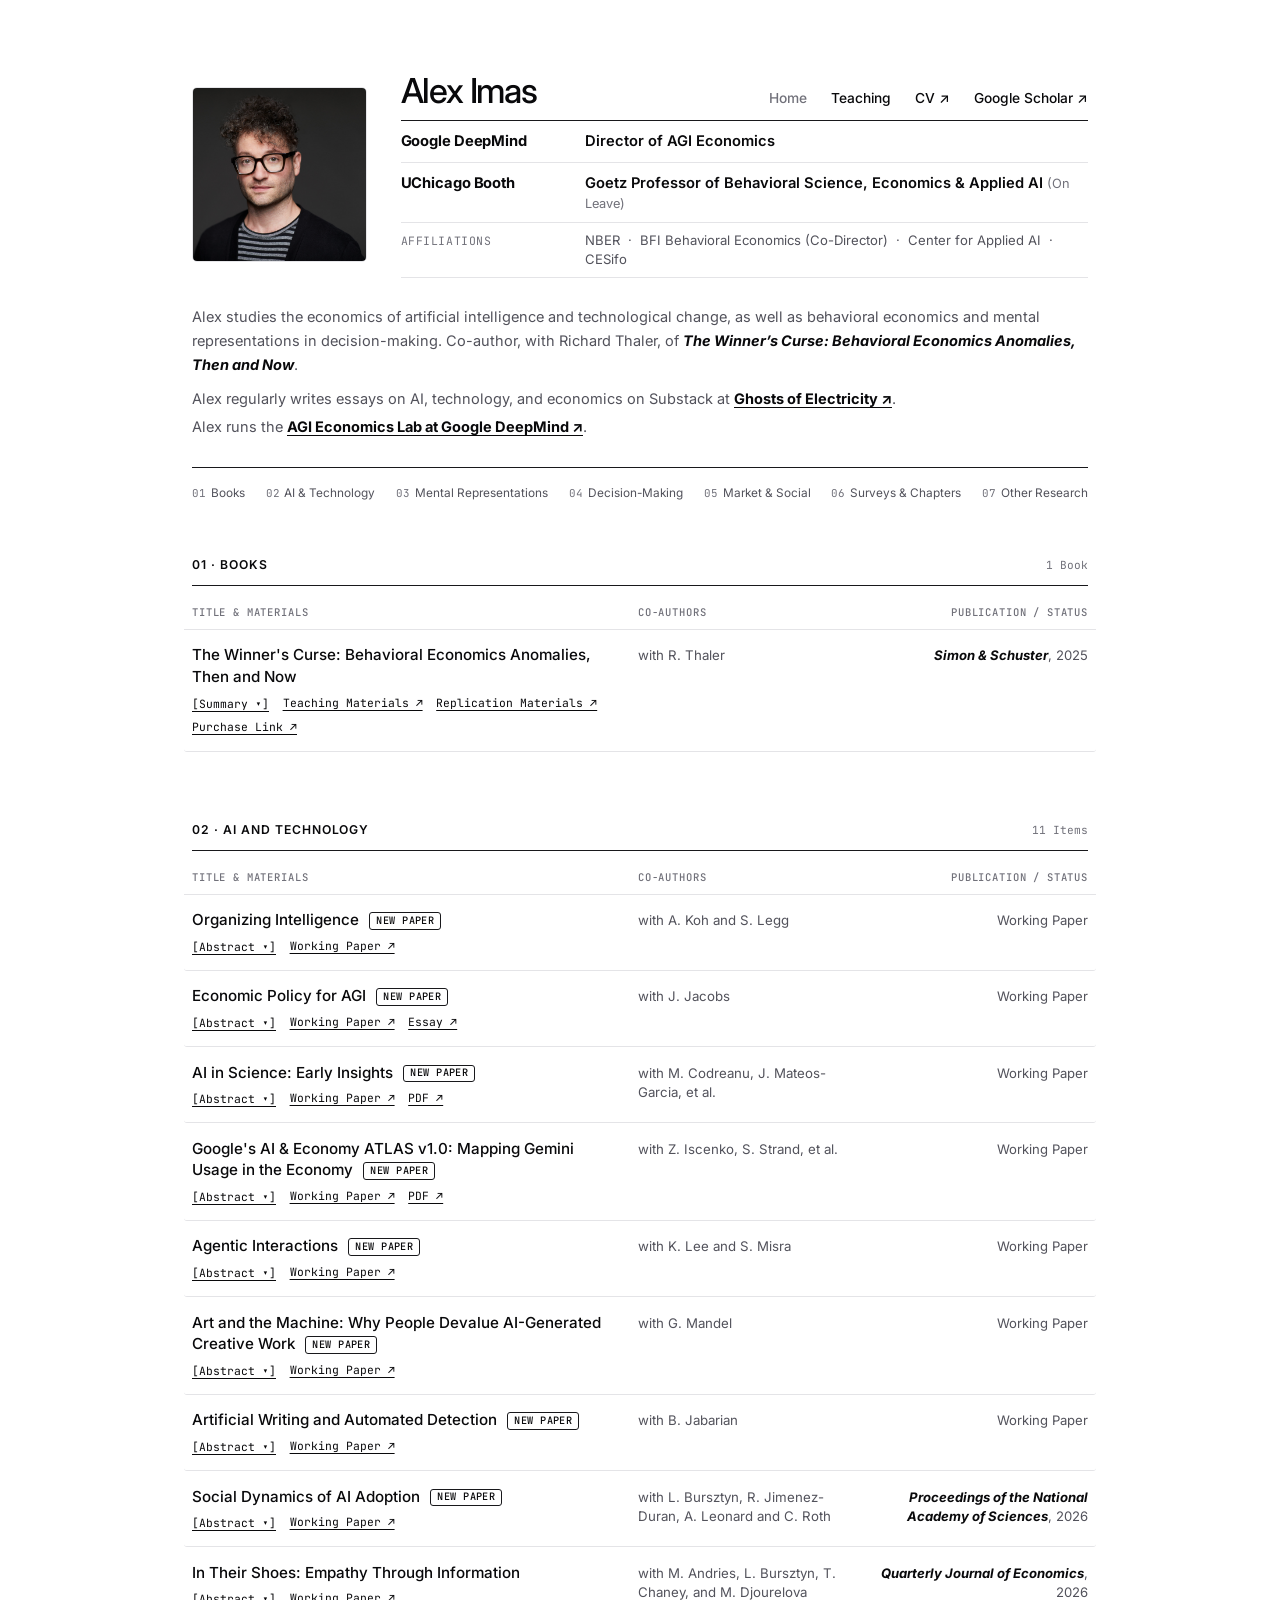
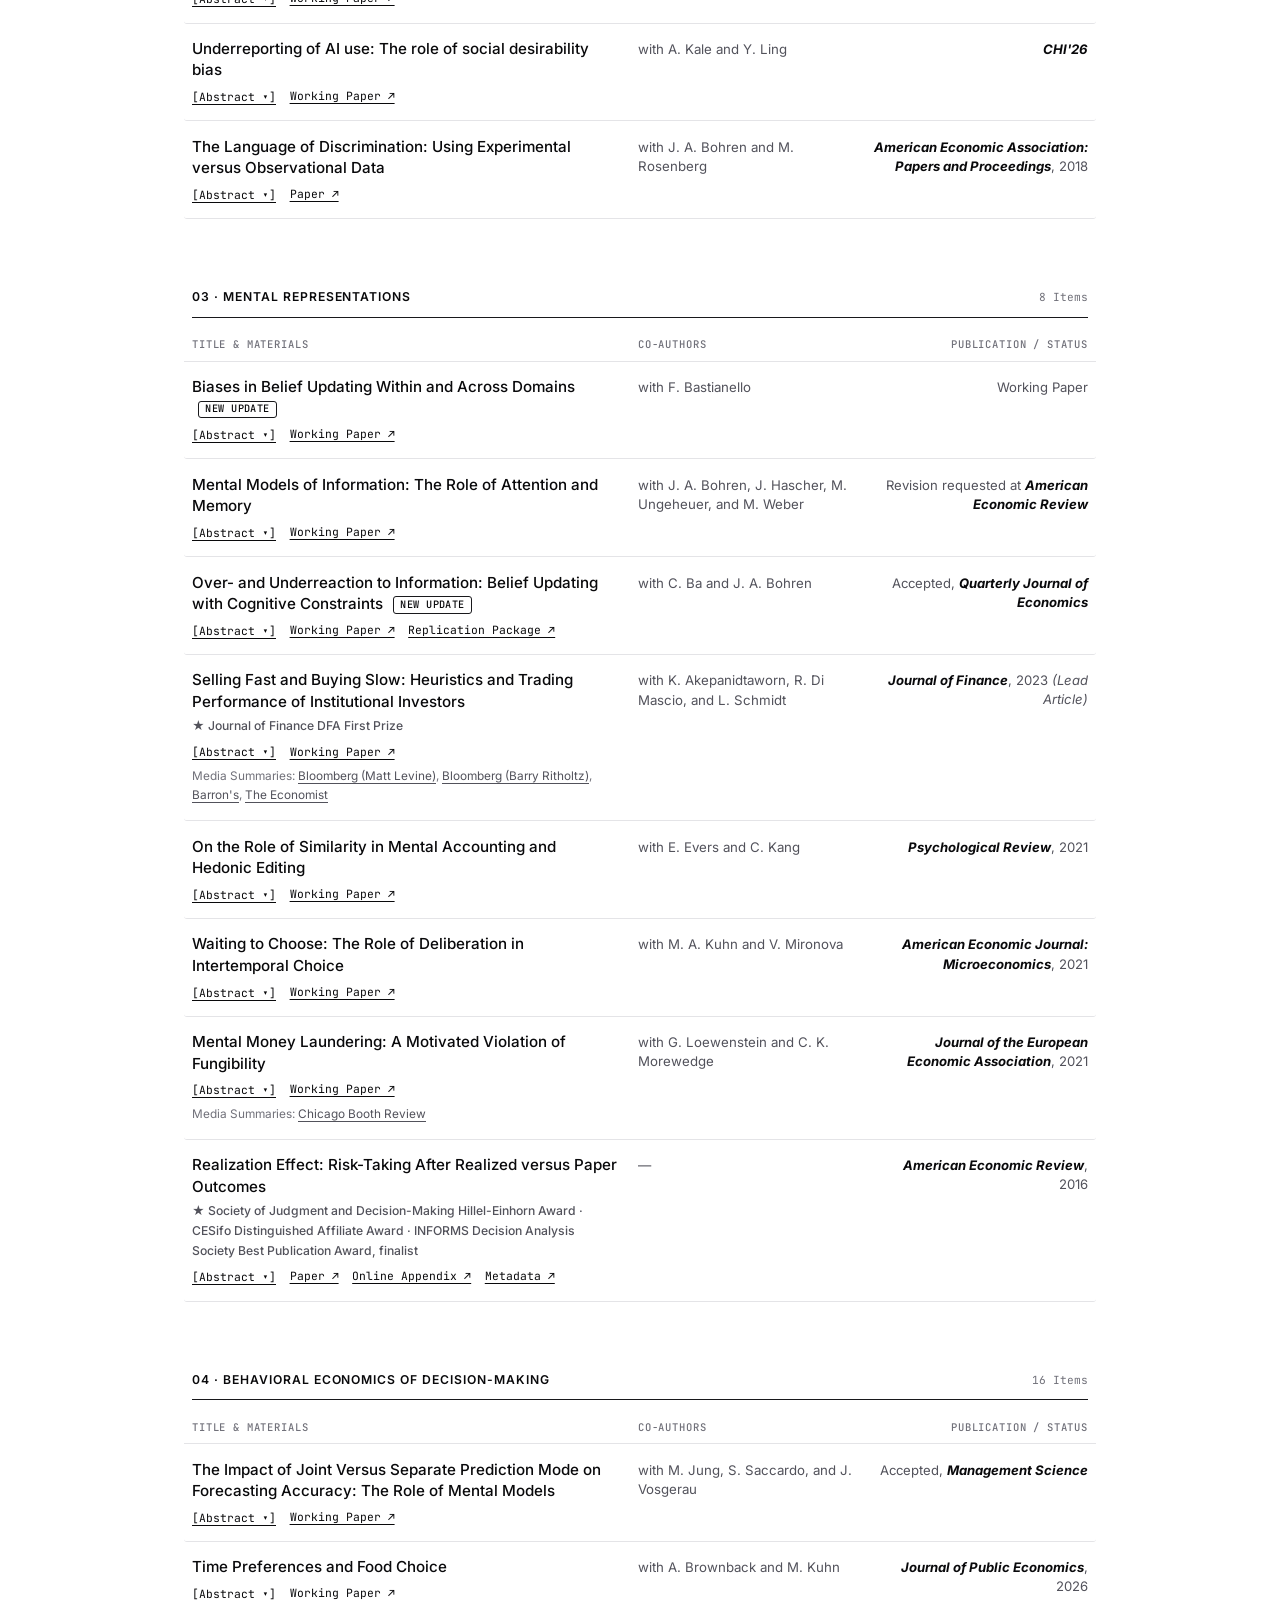
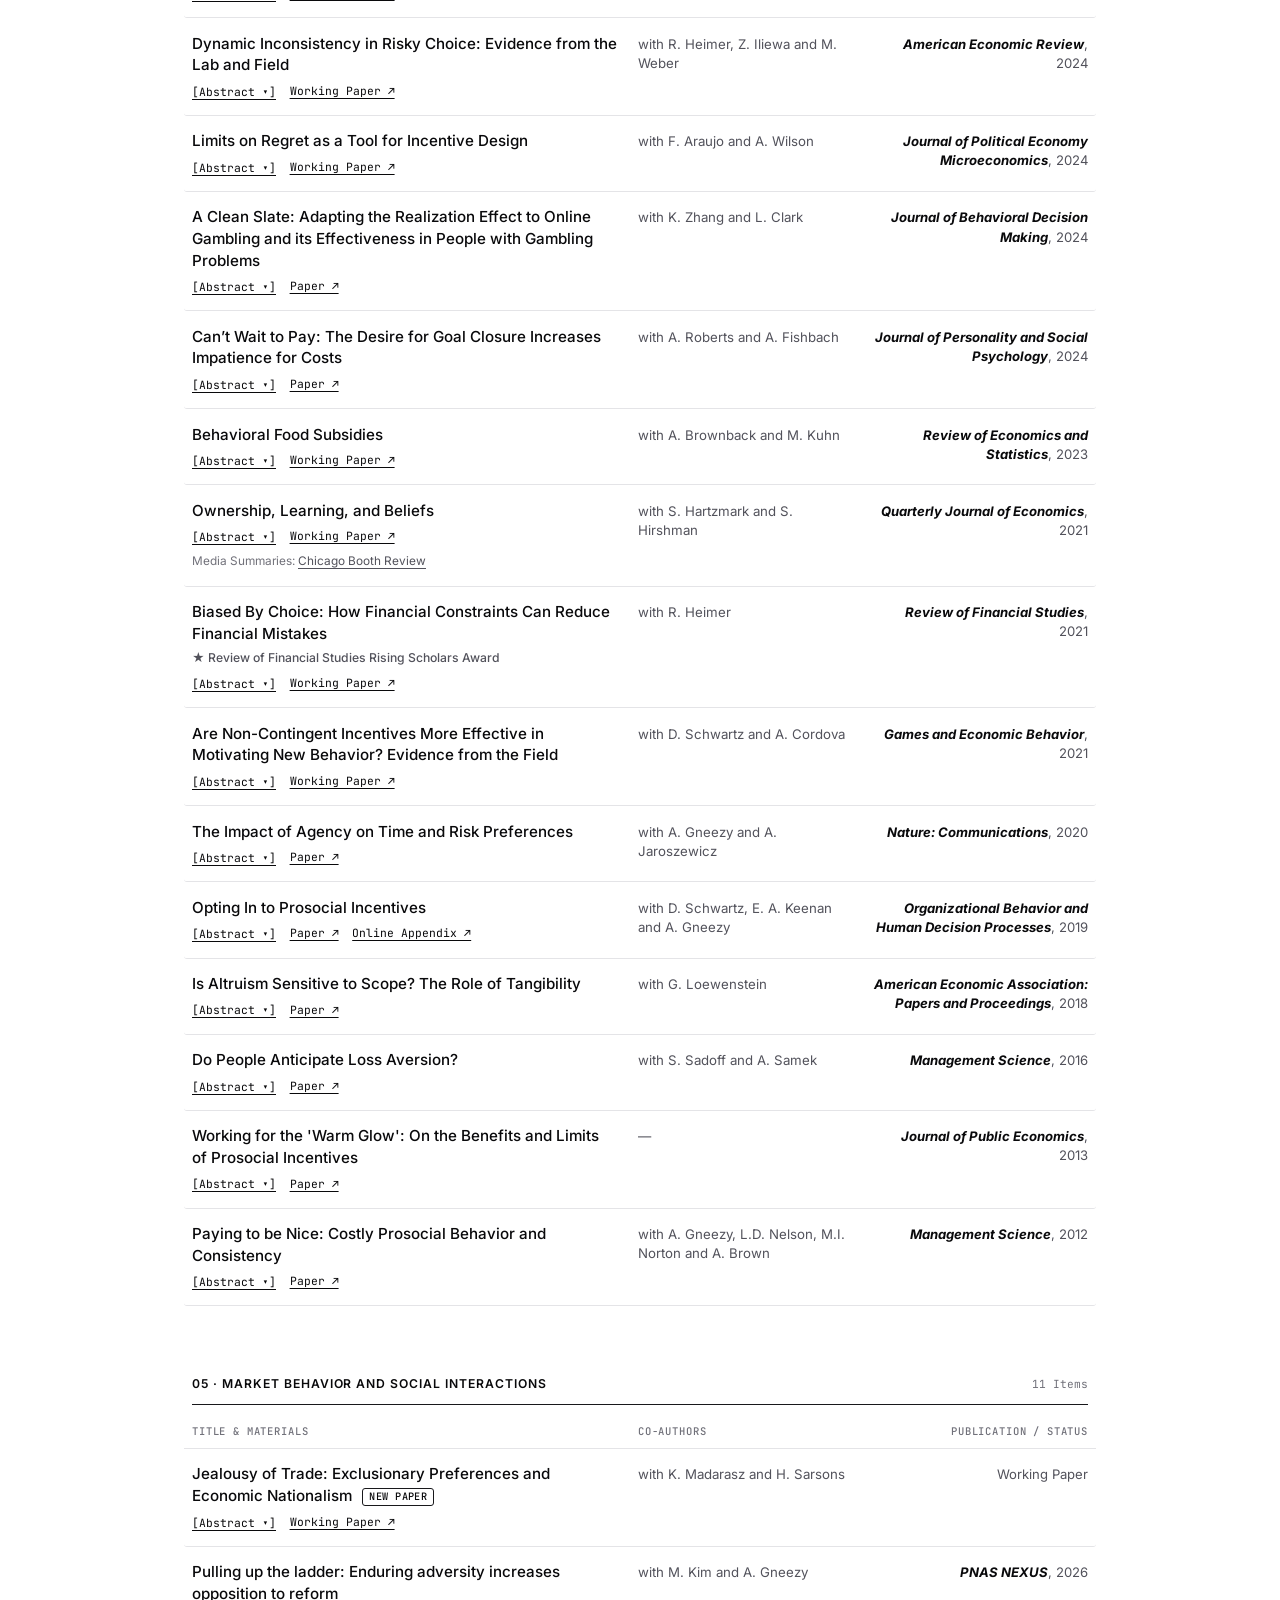
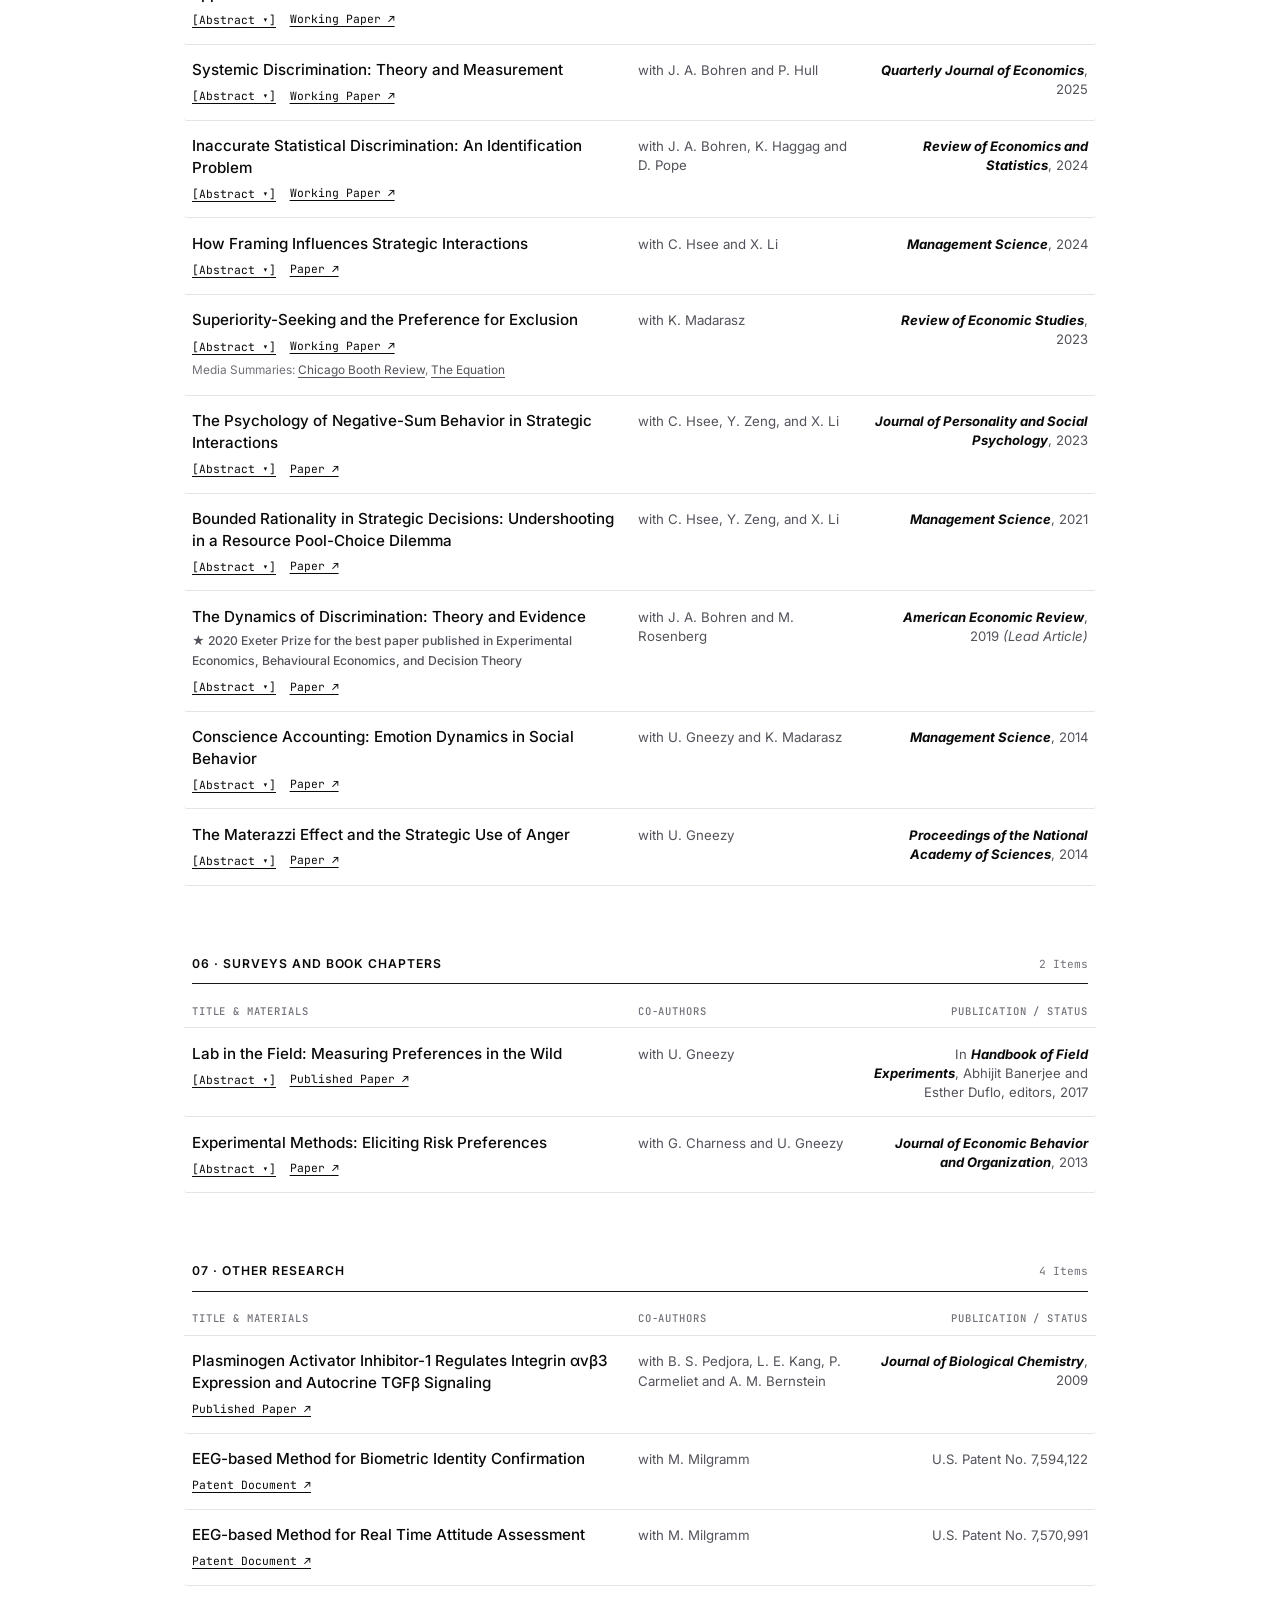
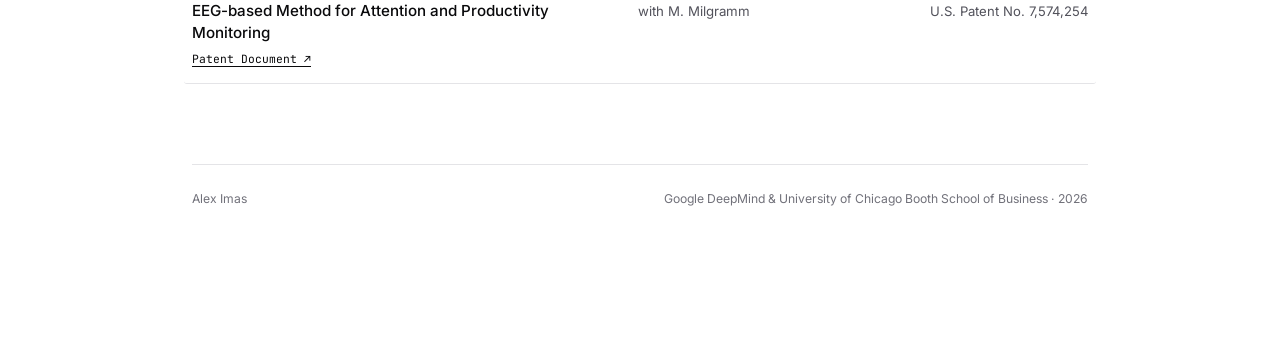
==== commit 94d262b5: "Add working paper Organizing Intelligence (Imas, Koh & Legg, Oct 29, 2026)" ====
--- a/index.html
+++ b/index.html
@@ -5,7 +5,7 @@
   <meta name="viewport" content="width=device-width, initial-scale=1.0" />
   <title>Alex Imas</title>
   <meta name="description" content="Alex Imas — Director of AGI Economics at Google DeepMind and Roger L. and Rachel M. Goetz Professor of Behavioral Science, Economics, and Applied AI at the University of Chicago Booth School of Business." />
-  <link rel="stylesheet" href="static/css/styles.css?v=1790520504" />
+  <link rel="stylesheet" href="static/css/styles.css?v=1793289025" />
 </head>
 <body>
 
@@ -25,7 +25,7 @@
     </main>
   </div>
 
-  <script src="static/js/data.js?v=1790520504"></script>
-  <script src="static/js/app.js?v=1790520504"></script>
+  <script src="static/js/data.js?v=1793289025"></script>
+  <script src="static/js/app.js?v=1793289025"></script>
 </body>
 </html>
